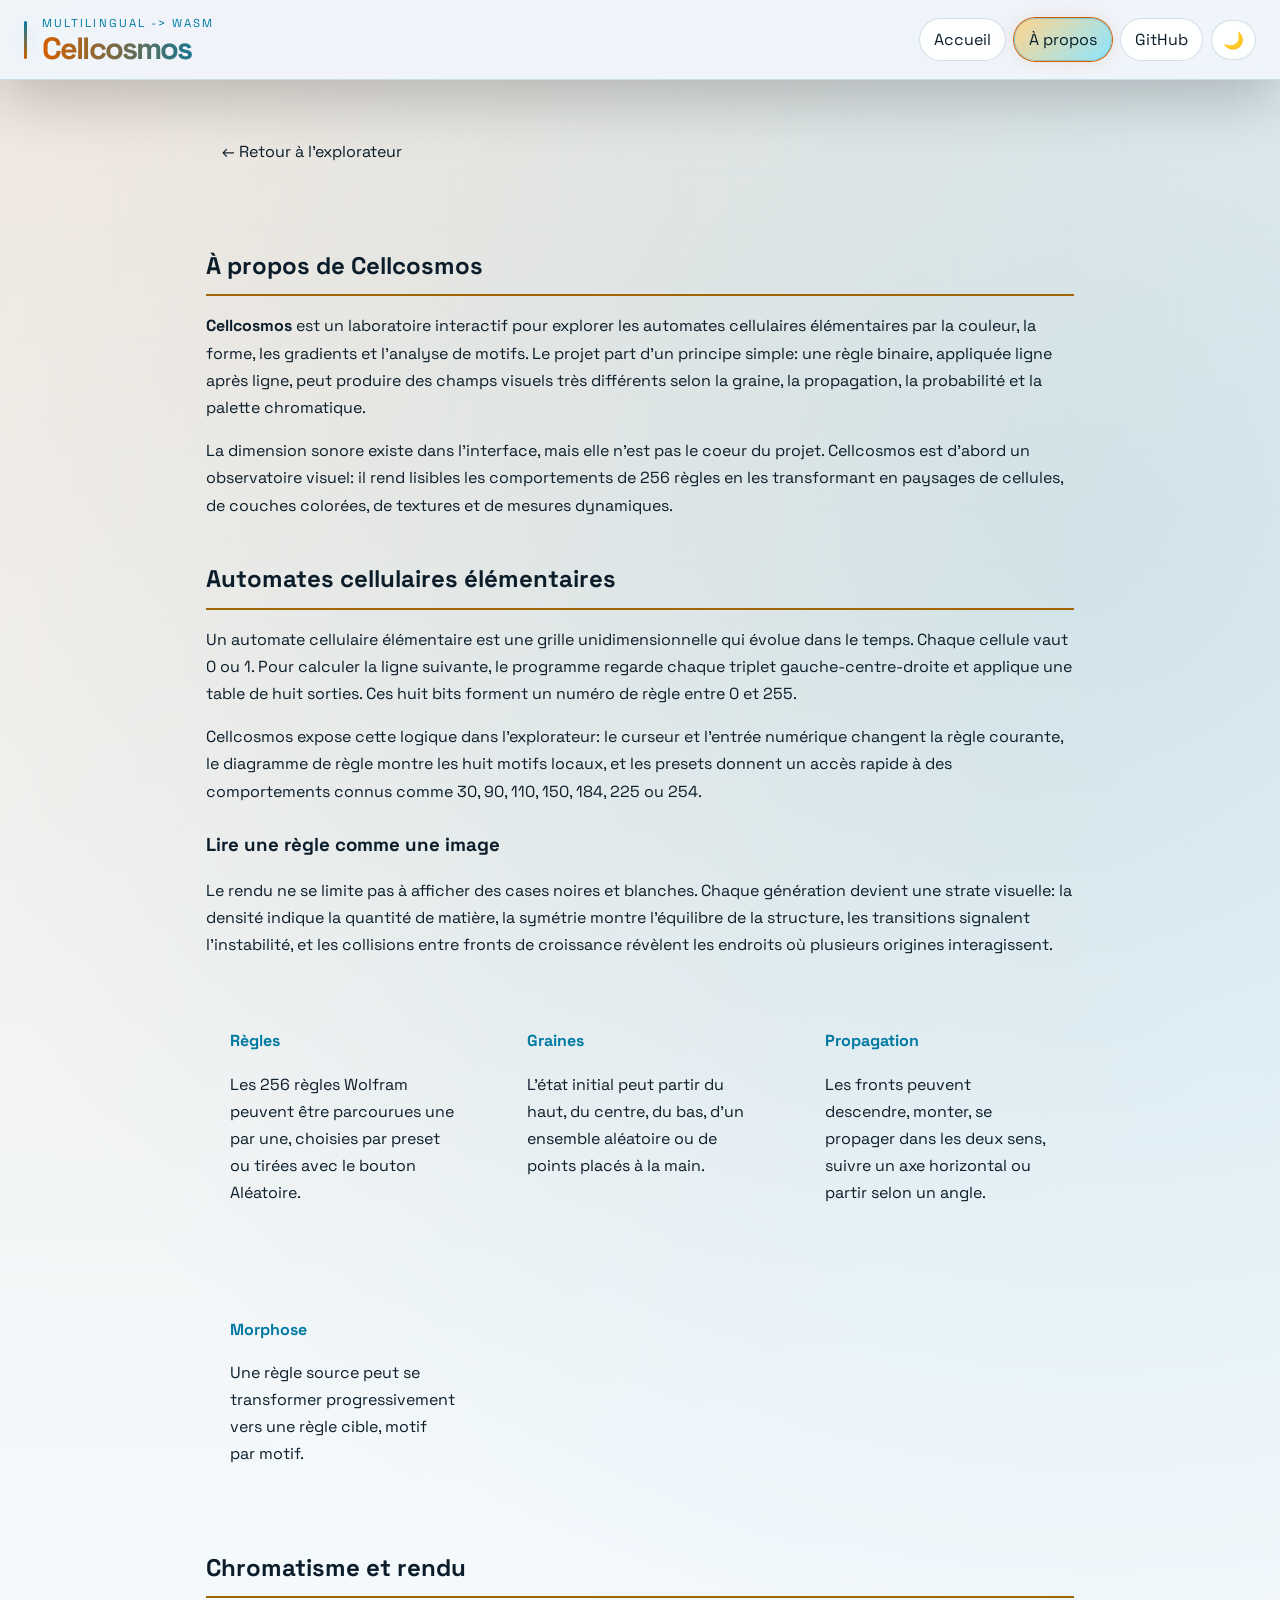
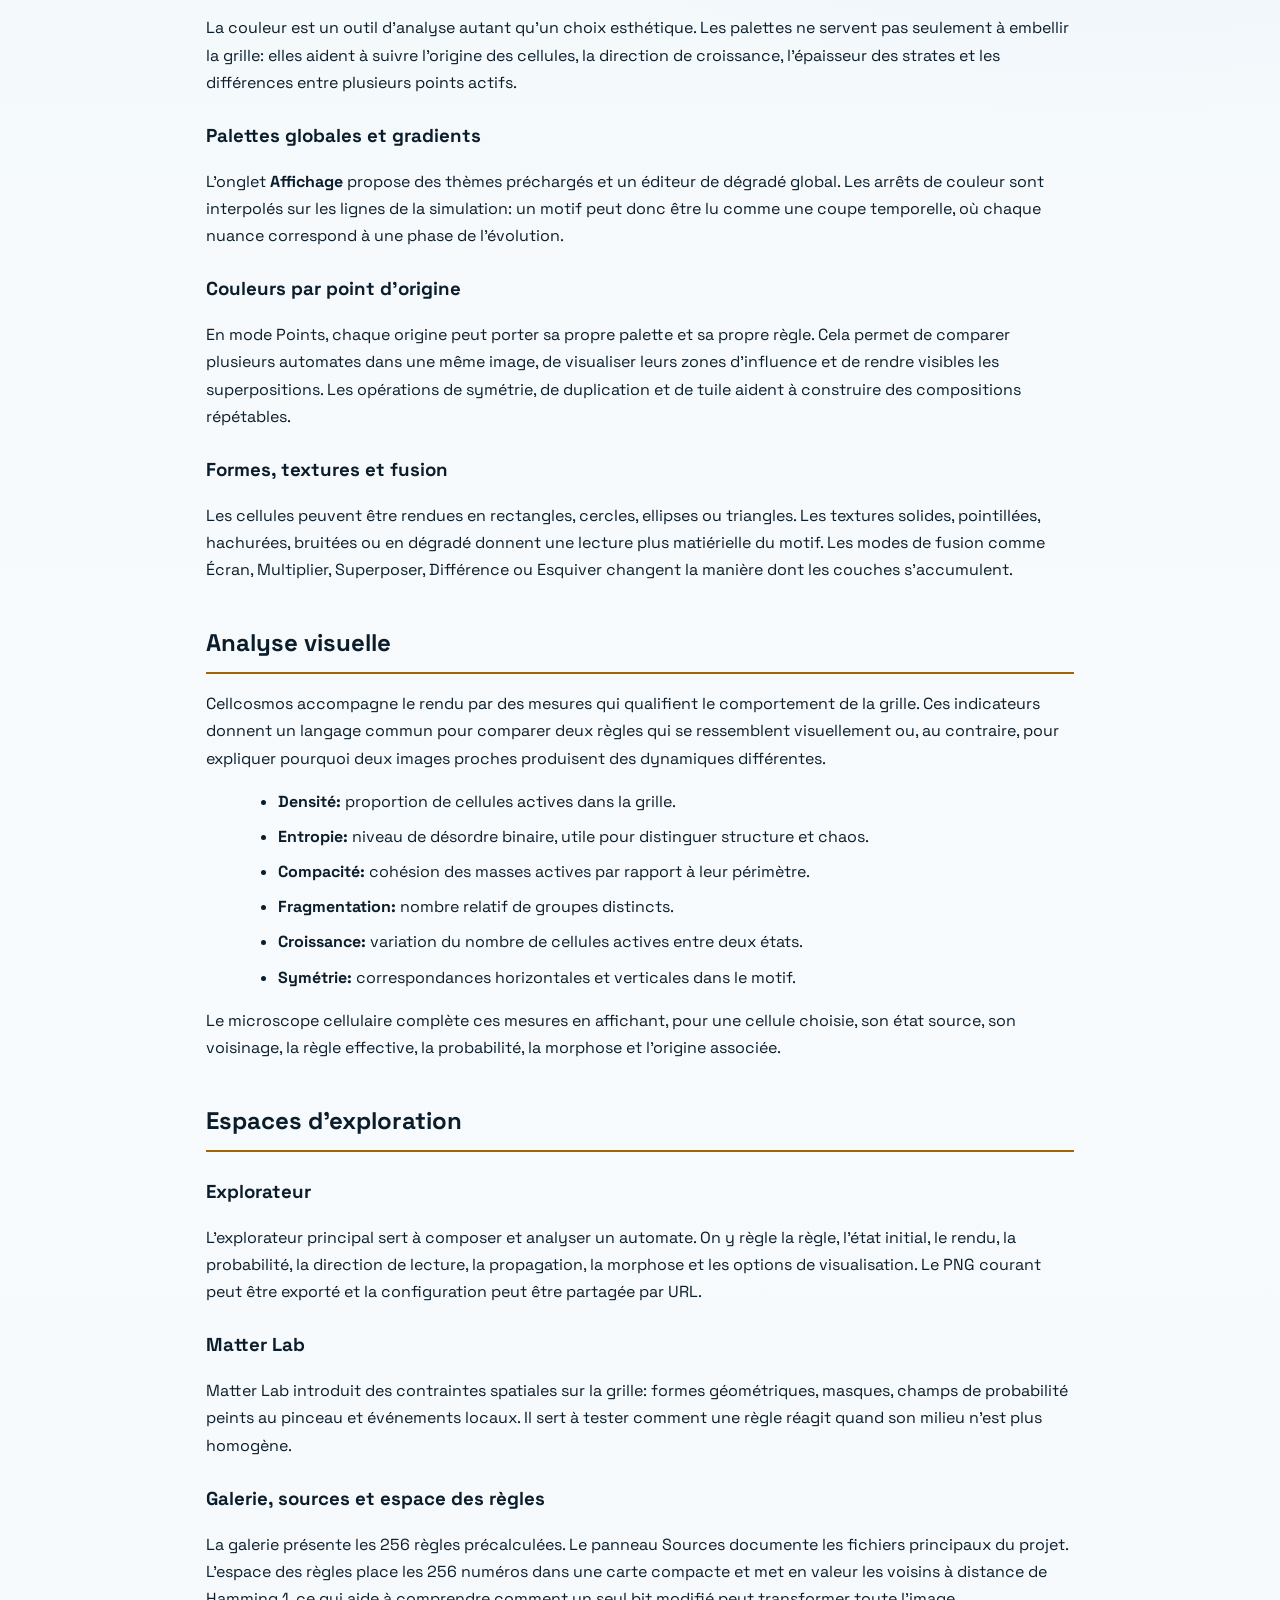
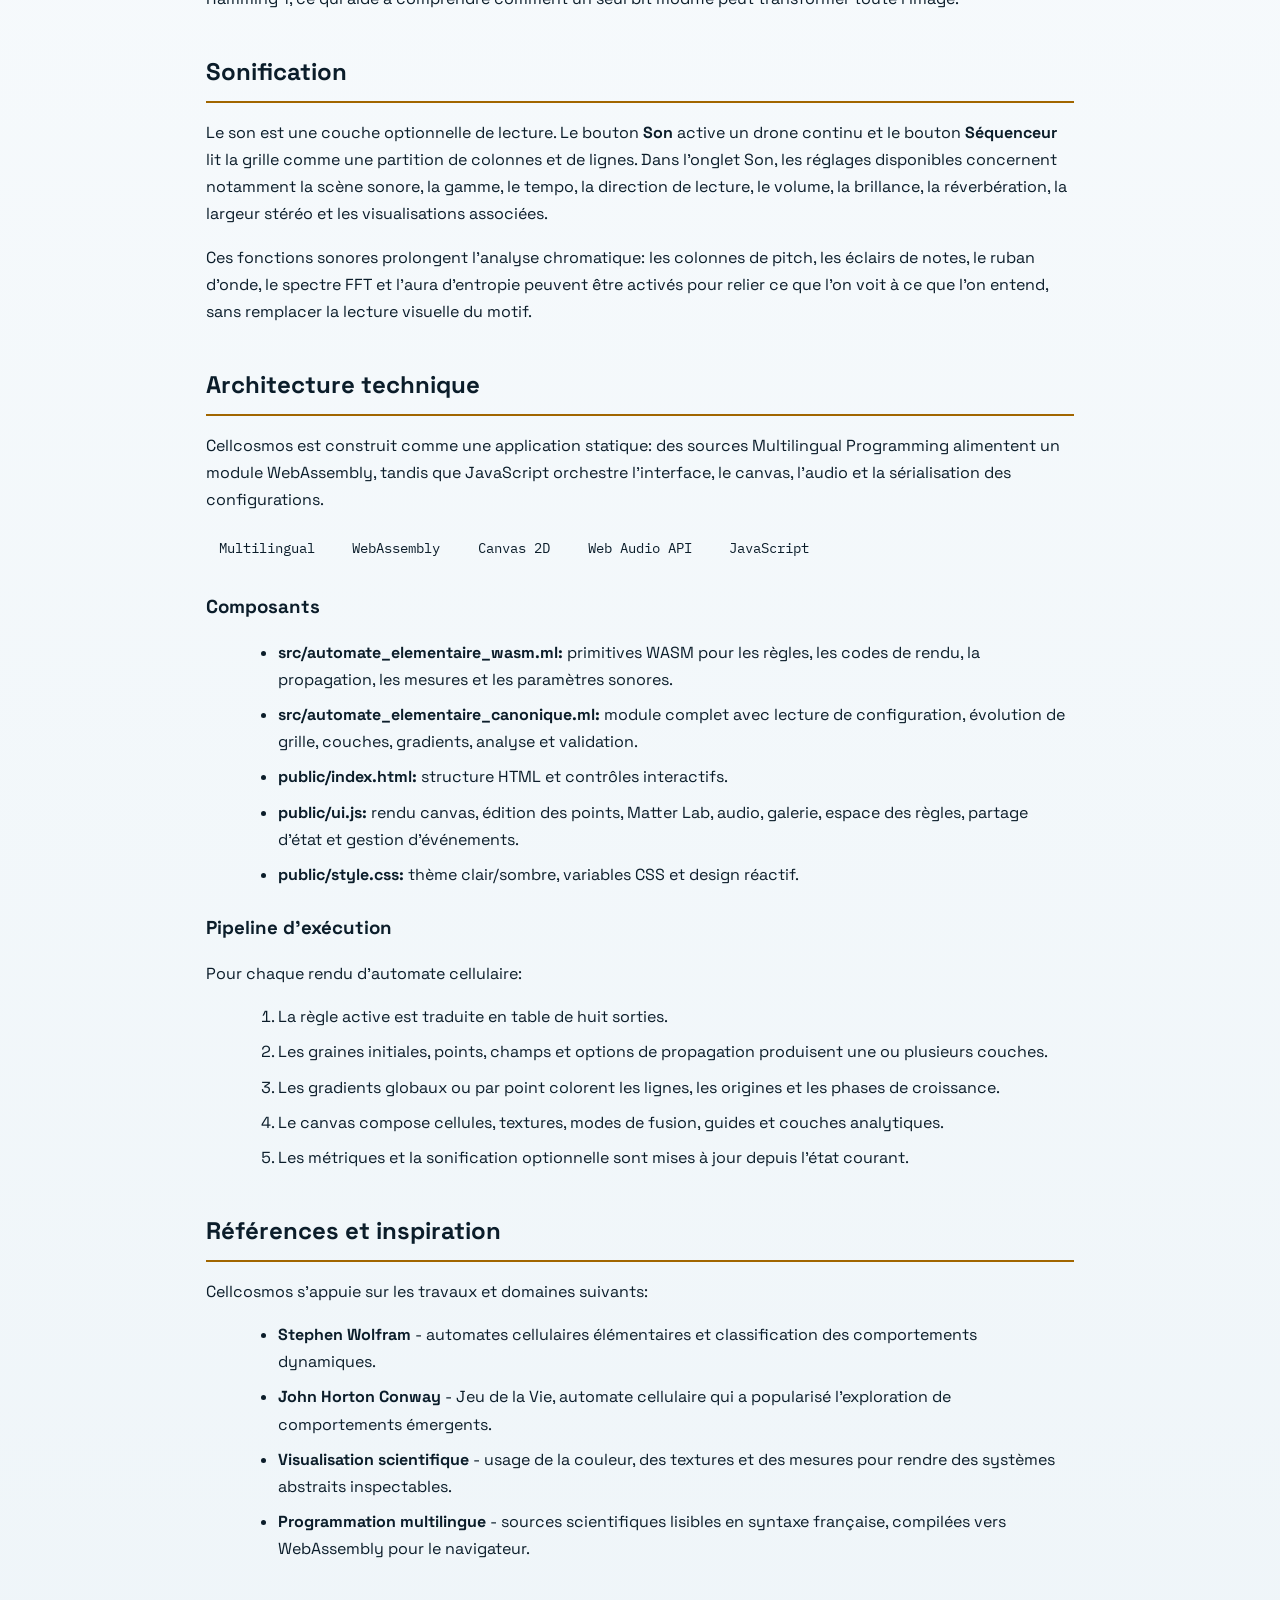
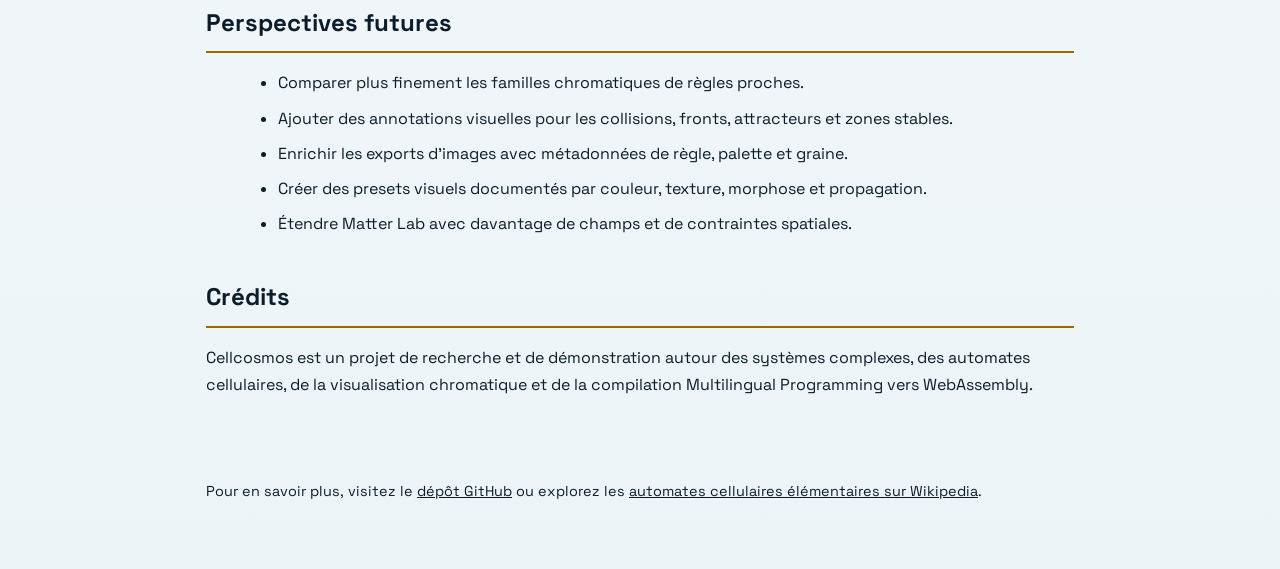
==== public/apropos.html @ 4805fcc9 "Add about page" ====
<!DOCTYPE html>
<html lang="fr">

  <head>
    <meta charset="UTF-8" />
    <meta name="viewport" content="width=device-width, initial-scale=1.0" />
    <title>&Agrave; propos - Cellcosmos</title>
    <meta name="description"
      content="Cellcosmos est un laboratoire d'automates cellulaires centre sur les regles, les couleurs, les gradients et l'analyse visuelle." />
    <link rel="preconnect" href="https://fonts.googleapis.com" />
    <link rel="preconnect" href="https://fonts.gstatic.com" crossorigin />
    <link
      href="https://fonts.googleapis.com/css2?family=Space+Grotesk:wght@400;500;700&family=IBM+Plex+Mono:wght@400;500&display=swap"
      rel="stylesheet" />
    <link rel="stylesheet" href="style.css" />
    <style>
      .about-container {
        max-width: 900px;
        margin: 0 auto;
        padding: 2rem 1rem;
        line-height: 1.7;
      }

      .about-container h2 {
        margin-top: 2.5rem;
        margin-bottom: 1rem;
        padding-bottom: 0.5rem;
        border-bottom: 2px solid var(--accent-3);
        color: var(--text-primary);
      }

      .about-container h3 {
        margin-top: 1.5rem;
        margin-bottom: 0.75rem;
        color: var(--text-primary);
      }

      .about-container p {
        margin-bottom: 1rem;
        color: var(--text-secondary);
      }

      .about-container ul,
      .about-container ol {
        margin-left: 2rem;
        margin-bottom: 1rem;
      }

      .about-container li {
        margin-bottom: 0.5rem;
        color: var(--text-secondary);
      }

      .feature-grid {
        display: grid;
        grid-template-columns: repeat(auto-fit, minmax(250px, 1fr));
        gap: 1.5rem;
        margin: 1.5rem 0;
      }

      .feature-card {
        background: var(--bg-secondary);
        border: 1px solid var(--border-color);
        padding: 1.5rem;
        border-radius: 8px;
        color: var(--text-secondary);
      }

      .feature-card h4 {
        color: var(--accent-2);
        margin-bottom: 0.75rem;
      }

      .back-button {
        display: inline-block;
        margin-bottom: 2rem;
        padding: 0.5rem 1rem;
        background: var(--bg-secondary);
        border: 1px solid var(--border-color);
        border-radius: 4px;
        color: var(--text-primary);
        text-decoration: none;
        transition: all 0.2s ease;
      }

      .back-button:hover {
        background: var(--accent-4);
        border-color: var(--accent-3);
      }

      .tech-stack {
        display: flex;
        flex-wrap: wrap;
        gap: 0.75rem;
        margin: 1rem 0;
      }

      .tech-badge {
        background: var(--accent-4);
        color: var(--text-primary);
        padding: 0.4rem 0.8rem;
        border-radius: 20px;
        font-size: 0.9rem;
        font-family: 'IBM Plex Mono', monospace;
      }
    </style>
  </head>

  <body>
    <canvas id="bg-canvas"></canvas>
    <header class="topbar">
      <div class="brand-lockup">
        <p class="eyebrow">multilingual -&gt; wasm</p>
        <h1>Cellcosmos</h1>
      </div>
      <nav class="tab-nav">
        <a href="index.html" class="tab tab-link">Accueil</a>
        <button type="button" class="tab active" id="tab-about">&Agrave; propos</button>
        <a class="tab tab-link" href="https://github.com/multilingualprogramming/cellcosmos" target="_blank"
          rel="noopener noreferrer">GitHub</a>
        <button type="button" id="btn-theme" class="ghost-btn" aria-label="Changer de th&egrave;me">&#9728;</button>
      </nav>
    </header>

    <main>
      <article class="about-container">
        <a href="index.html" class="back-button">&larr; Retour &agrave; l'explorateur</a>

        <h2>&Agrave; propos de Cellcosmos</h2>

        <p>
          <strong>Cellcosmos</strong> est un laboratoire interactif pour explorer les automates cellulaires
          &eacute;l&eacute;mentaires par la couleur, la forme, les gradients et l'analyse de motifs. Le projet part
          d'un principe simple: une r&egrave;gle binaire, appliqu&eacute;e ligne apr&egrave;s ligne, peut produire
          des champs visuels tr&egrave;s diff&eacute;rents selon la graine, la propagation, la probabilit&eacute; et
          la palette chromatique.
        </p>

        <p>
          La dimension sonore existe dans l'interface, mais elle n'est pas le coeur du projet. Cellcosmos est d'abord
          un observatoire visuel: il rend lisibles les comportements de 256 r&egrave;gles en les transformant en
          paysages de cellules, de couches color&eacute;es, de textures et de mesures dynamiques.
        </p>

        <h2>Automates cellulaires &eacute;l&eacute;mentaires</h2>

        <p>
          Un automate cellulaire &eacute;l&eacute;mentaire est une grille unidimensionnelle qui &eacute;volue dans le
          temps. Chaque cellule vaut 0 ou 1. Pour calculer la ligne suivante, le programme regarde chaque triplet
          gauche-centre-droite et applique une table de huit sorties. Ces huit bits forment un num&eacute;ro de
          r&egrave;gle entre 0 et 255.
        </p>

        <p>
          Cellcosmos expose cette logique dans l'explorateur: le curseur et l'entr&eacute;e num&eacute;rique changent
          la r&egrave;gle courante, le diagramme de r&egrave;gle montre les huit motifs locaux, et les presets donnent
          un acc&egrave;s rapide &agrave; des comportements connus comme 30, 90, 110, 150, 184, 225 ou 254.
        </p>

        <h3>Lire une r&egrave;gle comme une image</h3>
        <p>
          Le rendu ne se limite pas &agrave; afficher des cases noires et blanches. Chaque g&eacute;n&eacute;ration
          devient une strate visuelle: la densit&eacute; indique la quantit&eacute; de mati&egrave;re, la
          sym&eacute;trie
          montre l'&eacute;quilibre de la structure, les transitions signalent l'instabilit&eacute;, et les collisions
          entre fronts de croissance r&eacute;v&egrave;lent les endroits o&ugrave; plusieurs origines interagissent.
        </p>

        <div class="feature-grid">
          <div class="feature-card">
            <h4>R&egrave;gles</h4>
            <p>Les 256 r&egrave;gles Wolfram peuvent &ecirc;tre parcourues une par une, choisies par preset ou
              tir&eacute;es avec le bouton Al&eacute;atoire.</p>
          </div>
          <div class="feature-card">
            <h4>Graines</h4>
            <p>L'&eacute;tat initial peut partir du haut, du centre, du bas, d'un ensemble al&eacute;atoire ou de points
              plac&eacute;s &agrave; la main.</p>
          </div>
          <div class="feature-card">
            <h4>Propagation</h4>
            <p>Les fronts peuvent descendre, monter, se propager dans les deux sens, suivre un axe horizontal ou partir
              selon un angle.</p>
          </div>
          <div class="feature-card">
            <h4>Morphose</h4>
            <p>Une r&egrave;gle source peut se transformer progressivement vers une r&egrave;gle cible, motif par motif.
            </p>
          </div>
        </div>

        <h2>Chromatisme et rendu</h2>

        <p>
          La couleur est un outil d'analyse autant qu'un choix esth&eacute;tique. Les palettes ne servent pas seulement
          &agrave; embellir la grille: elles aident &agrave; suivre l'origine des cellules, la direction de croissance,
          l'&eacute;paisseur des strates et les diff&eacute;rences entre plusieurs points actifs.
        </p>

        <h3>Palettes globales et gradients</h3>
        <p>
          L'onglet <strong>Affichage</strong> propose des th&egrave;mes pr&eacute;charg&eacute;s et un &eacute;diteur
          de d&eacute;grad&eacute; global. Les arr&ecirc;ts de couleur sont interpol&eacute;s sur les lignes de la
          simulation: un motif peut donc &ecirc;tre lu comme une coupe temporelle, o&ugrave; chaque nuance correspond
          &agrave; une phase de l'&eacute;volution.
        </p>

        <h3>Couleurs par point d'origine</h3>
        <p>
          En mode Points, chaque origine peut porter sa propre palette et sa propre r&egrave;gle. Cela permet de
          comparer plusieurs automates dans une m&ecirc;me image, de visualiser leurs zones d'influence et de rendre
          visibles les superpositions. Les op&eacute;rations de sym&eacute;trie, de duplication et de tuile aident
          &agrave; construire des compositions r&eacute;p&eacute;tables.
        </p>

        <h3>Formes, textures et fusion</h3>
        <p>
          Les cellules peuvent &ecirc;tre rendues en rectangles, cercles, ellipses ou triangles. Les textures solides,
          pointill&eacute;es, hachur&eacute;es, bruit&eacute;es ou en d&eacute;grad&eacute; donnent une lecture plus
          mati&eacute;rielle du motif. Les modes de fusion comme &Eacute;cran, Multiplier, Superposer, Diff&eacute;rence
          ou Esquiver changent la mani&egrave;re dont les couches s'accumulent.
        </p>

        <h2>Analyse visuelle</h2>

        <p>
          Cellcosmos accompagne le rendu par des mesures qui qualifient le comportement de la grille. Ces indicateurs
          donnent un langage commun pour comparer deux r&egrave;gles qui se ressemblent visuellement ou, au contraire,
          pour expliquer pourquoi deux images proches produisent des dynamiques diff&eacute;rentes.
        </p>

        <ul>
          <li><strong>Densit&eacute;:</strong> proportion de cellules actives dans la grille.</li>
          <li><strong>Entropie:</strong> niveau de d&eacute;sordre binaire, utile pour distinguer structure et chaos.
          </li>
          <li><strong>Compacit&eacute;:</strong> coh&eacute;sion des masses actives par rapport &agrave; leur
            p&eacute;rim&egrave;tre.</li>
          <li><strong>Fragmentation:</strong> nombre relatif de groupes distincts.</li>
          <li><strong>Croissance:</strong> variation du nombre de cellules actives entre deux &eacute;tats.</li>
          <li><strong>Sym&eacute;trie:</strong> correspondances horizontales et verticales dans le motif.</li>
        </ul>

        <p>
          Le microscope cellulaire compl&egrave;te ces mesures en affichant, pour une cellule choisie, son &eacute;tat
          source, son voisinage, la r&egrave;gle effective, la probabilit&eacute;, la morphose et l'origine
          associ&eacute;e.
        </p>

        <h2>Espaces d'exploration</h2>

        <h3>Explorateur</h3>
        <p>
          L'explorateur principal sert &agrave; composer et analyser un automate. On y r&egrave;gle la r&egrave;gle,
          l'&eacute;tat initial, le rendu, la probabilit&eacute;, la direction de lecture, la propagation, la morphose
          et les options de visualisation. Le PNG courant peut &ecirc;tre export&eacute; et la configuration peut
          &ecirc;tre partag&eacute;e par URL.
        </p>

        <h3>Matter Lab</h3>
        <p>
          Matter Lab introduit des contraintes spatiales sur la grille: formes g&eacute;om&eacute;triques, masques,
          champs de probabilit&eacute; peints au pinceau et &eacute;v&eacute;nements locaux. Il sert &agrave; tester
          comment une r&egrave;gle r&eacute;agit quand son milieu n'est plus homog&egrave;ne.
        </p>

        <h3>Galerie, sources et espace des r&egrave;gles</h3>
        <p>
          La galerie pr&eacute;sente les 256 r&egrave;gles pr&eacute;calcul&eacute;es. Le panneau Sources documente
          les fichiers principaux du projet. L'espace des r&egrave;gles place les 256 num&eacute;ros dans une carte
          compacte et met en valeur les voisins &agrave; distance de Hamming 1, ce qui aide &agrave; comprendre comment
          un seul bit modifi&eacute; peut transformer toute l'image.
        </p>

        <h2>Sonification</h2>

        <p>
          Le son est une couche optionnelle de lecture. Le bouton <strong>Son</strong> active un drone continu et le
          bouton <strong>S&eacute;quenceur</strong> lit la grille comme une partition de colonnes et de lignes. Dans
          l'onglet Son, les r&eacute;glages disponibles concernent notamment la sc&egrave;ne sonore, la gamme, le
          tempo, la direction de lecture, le volume, la brillance, la r&eacute;verb&eacute;ration, la largeur
          st&eacute;r&eacute;o
          et les visualisations associ&eacute;es.
        </p>

        <p>
          Ces fonctions sonores prolongent l'analyse chromatique: les colonnes de pitch, les &eacute;clairs de notes,
          le ruban d'onde, le spectre FFT et l'aura d'entropie peuvent &ecirc;tre activ&eacute;s pour relier ce que
          l'on voit &agrave; ce que l'on entend, sans remplacer la lecture visuelle du motif.
        </p>

        <h2>Architecture technique</h2>

        <p>
          Cellcosmos est construit comme une application statique: des sources Multilingual Programming alimentent
          un module WebAssembly, tandis que JavaScript orchestre l'interface, le canvas, l'audio et la
          s&eacute;rialisation
          des configurations.
        </p>

        <div class="tech-stack">
          <span class="tech-badge">Multilingual</span>
          <span class="tech-badge">WebAssembly</span>
          <span class="tech-badge">Canvas 2D</span>
          <span class="tech-badge">Web Audio API</span>
          <span class="tech-badge">JavaScript</span>
        </div>

        <h3>Composants</h3>

        <ul>
          <li>
            <strong>src/automate_elementaire_wasm.ml:</strong> primitives WASM pour les r&egrave;gles, les codes de
            rendu, la propagation, les mesures et les param&egrave;tres sonores.
          </li>
          <li>
            <strong>src/automate_elementaire_canonique.ml:</strong> module complet avec lecture de configuration,
            &eacute;volution de grille, couches, gradients, analyse et validation.
          </li>
          <li>
            <strong>public/index.html:</strong> structure HTML et contr&ocirc;les interactifs.
          </li>
          <li>
            <strong>public/ui.js:</strong> rendu canvas, &eacute;dition des points, Matter Lab, audio, galerie,
            espace des r&egrave;gles, partage d'&eacute;tat et gestion d'&eacute;v&eacute;nements.
          </li>
          <li>
            <strong>public/style.css:</strong> th&egrave;me clair/sombre, variables CSS et design r&eacute;actif.
          </li>
        </ul>

        <h3>Pipeline d'ex&eacute;cution</h3>

        <p>
          Pour chaque rendu d'automate cellulaire:
        </p>

        <ol>
          <li>La r&egrave;gle active est traduite en table de huit sorties.</li>
          <li>Les graines initiales, points, champs et options de propagation produisent une ou plusieurs couches.</li>
          <li>Les gradients globaux ou par point colorent les lignes, les origines et les phases de croissance.</li>
          <li>Le canvas compose cellules, textures, modes de fusion, guides et couches analytiques.</li>
          <li>Les m&eacute;triques et la sonification optionnelle sont mises &agrave; jour depuis l'&eacute;tat courant.
          </li>
        </ol>

        <h2>R&eacute;f&eacute;rences et inspiration</h2>

        <p>
          Cellcosmos s'appuie sur les travaux et domaines suivants:
        </p>

        <ul>
          <li>
            <strong>Stephen Wolfram</strong> - automates cellulaires &eacute;l&eacute;mentaires et classification des
            comportements dynamiques.
          </li>
          <li>
            <strong>John Horton Conway</strong> - Jeu de la Vie, automate cellulaire qui a popularis&eacute;
            l'exploration de comportements &eacute;mergents.
          </li>
          <li>
            <strong>Visualisation scientifique</strong> - usage de la couleur, des textures et des mesures pour
            rendre des syst&egrave;mes abstraits inspectables.
          </li>
          <li>
            <strong>Programmation multilingue</strong> - sources scientifiques lisibles en syntaxe fran&ccedil;aise,
            compil&eacute;es vers WebAssembly pour le navigateur.
          </li>
        </ul>

        <h2>Perspectives futures</h2>

        <ul>
          <li>Comparer plus finement les familles chromatiques de r&egrave;gles proches.</li>
          <li>Ajouter des annotations visuelles pour les collisions, fronts, attracteurs et zones stables.</li>
          <li>Enrichir les exports d'images avec m&eacute;tadonn&eacute;es de r&egrave;gle, palette et graine.</li>
          <li>Cr&eacute;er des presets visuels document&eacute;s par couleur, texture, morphose et propagation.</li>
          <li>&Eacute;tendre Matter Lab avec davantage de champs et de contraintes spatiales.</li>
        </ul>

        <h2>Cr&eacute;dits</h2>

        <p>
          Cellcosmos est un projet de recherche et de d&eacute;monstration autour des syst&egrave;mes complexes,
          des automates cellulaires, de la visualisation chromatique et de la compilation Multilingual Programming
          vers WebAssembly.
        </p>

        <p
          style="margin-top: 3rem; padding-top: 2rem; border-top: 1px solid var(--border-color); color: var(--text-tertiary); font-size: 0.9rem;">
          Pour en savoir plus, visitez le <a href="https://github.com/multilingualprogramming/cellcosmos"
            target="_blank" rel="noopener noreferrer">d&eacute;p&ocirc;t GitHub</a>
          ou explorez les <a href="https://en.wikipedia.org/wiki/Elementary_cellular_automaton" target="_blank"
            rel="noopener noreferrer">automates cellulaires &eacute;l&eacute;mentaires sur Wikipedia</a>.
        </p>
      </article>
    </main>

    <script src="ui.js"></script>
    <script>
      initTheme();
      initBackground();
    </script>
  </body>

</html>
---- public/style.css ----
:root {
  --bg: #03070d;
  --surface: rgba(8, 20, 33, 0.74);
  --surface-strong: rgba(10, 24, 39, 0.92);
  --panel: rgba(14, 34, 52, 0.72);
  --border: rgba(139, 210, 255, 0.18);
  --text: #f4fbff;
  --muted: #96b7cb;
  --accent: #ff9d4d;
  --accent-2: #66e3ff;
  --accent-3: #ffd166;
  --glow: rgba(102, 227, 255, 0.32);
  --warm-glow: rgba(255, 157, 77, 0.25);
  --shadow: 0 24px 80px rgba(0, 0, 0, 0.42);
  --control-bg: rgba(12, 29, 45, 0.84);
  --control-border: var(--border);
  --control-shadow: inset 0 1px 0 rgba(255, 255, 255, 0.05);
  --hero-overlay: linear-gradient(120deg, transparent 0 35%, rgba(102, 227, 255, 0.12) 36%, transparent 48%), radial-gradient(circle at 12% 20%, var(--warm-glow), transparent 24%), radial-gradient(circle at 84% 18%, var(--glow), transparent 28%);
  --hero-card-bg: rgba(4, 12, 21, 0.42);
  --hero-card-shadow: inset 0 1px 0 rgba(255, 255, 255, 0.05);
  --panel-card-bg: rgba(13, 30, 45, 0.88);
  --panel-card-shadow: inset 0 1px 0 rgba(255, 255, 255, 0.05);
  --panel-card-hover-border: rgba(102, 227, 255, 0.36);
  --panel-card-hover-shadow: 0 20px 46px rgba(0, 0, 0, 0.24), 0 0 28px rgba(102, 227, 255, 0.10);
  --panel-card-focus: rgba(255, 209, 102, 0.9);
  --gallery-label-bg: linear-gradient(180deg, rgba(10, 24, 39, 0.75), rgba(5, 13, 22, 0.9));
  --gallery-thumb-bg: #061018;
  --text-input-bg: rgba(19, 39, 57, 0.88);
  --point-card-bg: rgba(13, 30, 45, 0.72);
  --point-card-active-border: rgba(255, 209, 102, 0.65);
  --point-card-active-shadow: 0 0 0 1px rgba(255, 209, 102, 0.28);
  --filename-pill-bg: rgba(255, 157, 77, 0.16);
  --filename-pill-border: rgba(255, 209, 102, 0.28);
  --source-link-underline: rgba(255, 209, 102, 0.7);
  --source-link-hover-bg: rgba(20, 42, 62, 0.95);
  --source-link-hover-border: rgba(102, 227, 255, 0.34);
  --control-hover-bg: rgba(24, 44, 64, 0.92);
  --control-hover-border: rgba(102, 227, 255, 0.35);
  --control-hover-shadow: 0 12px 28px rgba(102, 227, 255, 0.08);
  --control-active-text: #061018;
  --control-active-bg: linear-gradient(135deg, rgba(255, 157, 77, 0.96), rgba(102, 227, 255, 0.78));
  --control-active-border: rgba(255, 255, 255, 0.42);
  --control-active-shadow: 0 14px 34px rgba(102, 227, 255, 0.16), 0 8px 30px rgba(255, 157, 77, 0.12);
  --focus-ring: rgba(255, 157, 77, 0.2);
  --toolbar-bg: linear-gradient(180deg, rgba(5, 13, 22, 0.22), rgba(5, 13, 22, 0.52));
  --rule-bar-bg: linear-gradient(90deg, rgba(102, 227, 255, 0.08), transparent 46%), rgba(5, 13, 22, 0.18);
  --rule-class-bg: rgba(102, 227, 255, 0.07);
  --rule-class-border: rgba(102, 227, 255, 0.18);
  --rule-diagram-bg: linear-gradient(90deg, transparent, rgba(102, 227, 255, 0.05), transparent), rgba(1, 6, 10, 0.18);
  --canvas-card-bg: radial-gradient(circle at 50% 0%, rgba(102, 227, 255, 0.10), transparent 35%), linear-gradient(180deg, rgba(2, 7, 13, 0.2), rgba(2, 7, 13, 0.56));
  --canvas-frame-border: rgba(102, 227, 255, 0.18);
  --canvas-frame-bg: #02060b;
  --canvas-frame-shadow: 0 0 0 1px rgba(255, 255, 255, 0.035), 0 0 28px rgba(102, 227, 255, 0.08), inset 0 1px 0 rgba(255, 255, 255, 0.06);
  --canvas-surface-bg: #04080c;
  --hud-chip-text: rgba(244, 251, 255, 0.76);
  --hud-chip-bg: rgba(2, 7, 13, 0.58);
  --hud-chip-border: rgba(102, 227, 255, 0.22);
  --seq-status-bg: rgba(2, 7, 13, 0.34);
  --canvas-shell-bg: linear-gradient(180deg, rgba(13, 30, 45, 0.95) 0%, rgba(13, 30, 45, 0.85) 100%);
  --canvas-shell-border: rgba(129, 170, 199, 0.12);
  --tab-ghost-bg: rgba(19, 39, 57, 0.4);
  --tab-ghost-hover-bg: rgba(25, 45, 65, 0.6);
  --tab-ghost-hover-border: rgba(255, 209, 102, 0.25);
  --tab-ghost-hover-shadow: 0 8px 24px rgba(255, 157, 77, 0.08);
  --tab-glint: rgba(255, 157, 77, 0.2);
  --tab-active-text: #fff9f1;
  --tab-active-bg: linear-gradient(135deg, rgba(158, 77, 25, 0.8) 0%, rgba(255, 157, 77, 0.7) 100%);
  --tab-active-border: rgba(255, 209, 102, 0.6);
  --tab-active-shadow: 0 0 0 1px rgba(255, 209, 102, 0.3), 0 12px 32px rgba(255, 157, 77, 0.15), inset 0 1px 0 rgba(255, 255, 255, 0.1);
  --tab-active-underline: #ffd166;
  --section-bg: linear-gradient(180deg, rgba(255, 255, 255, 0.018), transparent);
}

[data-theme="light"] {
  --bg: #f5f8fb;
  --surface: rgba(255, 255, 255, 0.76);
  --surface-strong: rgba(247, 251, 255, 0.94);
  --panel: rgba(229, 240, 249, 0.86);
  --border: rgba(41, 112, 158, 0.18);
  --text: #0b1d2a;
  --muted: #45687b;
  --accent: #d45f00;
  --accent-2: #007aa3;
  --accent-3: #a16600;
  --glow: rgba(0, 122, 163, 0.18);
  --warm-glow: rgba(212, 95, 0, 0.16);
  --shadow: 0 22px 64px rgba(21, 46, 64, 0.13);
  --control-bg: rgba(255, 255, 255, 0.94);
  --control-border: rgba(61, 115, 148, 0.22);
  --control-shadow: inset 0 1px 0 rgba(255, 255, 255, 0.85);
  --hero-overlay: linear-gradient(120deg, transparent 0 35%, rgba(0, 122, 163, 0.08) 36%, transparent 48%), radial-gradient(circle at 12% 20%, rgba(212, 95, 0, 0.1), transparent 24%), radial-gradient(circle at 84% 18%, rgba(0, 122, 163, 0.12), transparent 28%);
  --hero-card-bg: rgba(255, 255, 255, 0.82);
  --hero-card-shadow: inset 0 1px 0 rgba(255, 255, 255, 0.92), 0 10px 24px rgba(44, 99, 133, 0.08);
  --panel-card-bg: rgba(255, 255, 255, 0.86);
  --panel-card-shadow: inset 0 1px 0 rgba(255, 255, 255, 0.94), 0 10px 24px rgba(44, 99, 133, 0.08);
  --panel-card-hover-border: rgba(0, 122, 163, 0.28);
  --panel-card-hover-shadow: 0 18px 40px rgba(44, 99, 133, 0.12), 0 0 18px rgba(0, 122, 163, 0.08);
  --panel-card-focus: rgba(0, 122, 163, 0.55);
  --gallery-label-bg: linear-gradient(180deg, rgba(255, 255, 255, 0.84), rgba(236, 244, 249, 0.96));
  --gallery-thumb-bg: #edf4f8;
  --text-input-bg: rgba(255, 255, 255, 0.94);
  --point-card-bg: rgba(255, 255, 255, 0.78);
  --point-card-active-border: rgba(0, 122, 163, 0.32);
  --point-card-active-shadow: 0 0 0 1px rgba(0, 122, 163, 0.18);
  --filename-pill-bg: rgba(212, 95, 0, 0.1);
  --filename-pill-border: rgba(212, 95, 0, 0.18);
  --source-link-underline: rgba(0, 122, 163, 0.4);
  --source-link-hover-bg: rgba(244, 249, 252, 0.98);
  --source-link-hover-border: rgba(0, 122, 163, 0.26);
  --control-hover-bg: rgba(245, 250, 254, 0.98);
  --control-hover-border: rgba(0, 122, 163, 0.36);
  --control-hover-shadow: 0 12px 28px rgba(44, 99, 133, 0.12);
  --control-active-text: #07202c;
  --control-active-bg: linear-gradient(135deg, #ffd58f 0%, #8fe5ff 100%);
  --control-active-border: rgba(0, 122, 163, 0.28);
  --control-active-shadow: 0 10px 26px rgba(0, 122, 163, 0.14), 0 6px 18px rgba(212, 95, 0, 0.12);
  --focus-ring: rgba(0, 122, 163, 0.18);
  --toolbar-bg: linear-gradient(180deg, rgba(245, 249, 252, 0.92), rgba(232, 241, 248, 0.96));
  --rule-bar-bg: linear-gradient(90deg, rgba(0, 122, 163, 0.08), transparent 46%), rgba(255, 255, 255, 0.62);
  --rule-class-bg: rgba(0, 122, 163, 0.08);
  --rule-class-border: rgba(0, 122, 163, 0.18);
  --rule-diagram-bg: linear-gradient(90deg, transparent, rgba(0, 122, 163, 0.06), transparent), rgba(255, 255, 255, 0.62);
  --canvas-card-bg: radial-gradient(circle at 50% 0%, rgba(0, 122, 163, 0.09), transparent 35%), linear-gradient(180deg, rgba(255, 255, 255, 0.82), rgba(233, 241, 247, 0.92));
  --canvas-frame-border: rgba(61, 115, 148, 0.18);
  --canvas-frame-bg: #f8fbfd;
  --canvas-frame-shadow: 0 0 0 1px rgba(255, 255, 255, 0.82), 0 16px 34px rgba(44, 99, 133, 0.12), inset 0 1px 0 rgba(255, 255, 255, 0.92);
  --canvas-surface-bg: #edf4f8;
  --hud-chip-text: rgba(11, 29, 42, 0.9);
  --hud-chip-bg: rgba(255, 255, 255, 0.82);
  --hud-chip-border: rgba(61, 115, 148, 0.18);
  --seq-status-bg: rgba(255, 255, 255, 0.72);
  --canvas-shell-bg: linear-gradient(180deg, rgba(248, 251, 254, 0.98) 0%, rgba(237, 244, 249, 0.96) 100%);
  --canvas-shell-border: rgba(61, 115, 148, 0.16);
  --tab-ghost-bg: rgba(255, 255, 255, 0.72);
  --tab-ghost-hover-bg: rgba(248, 251, 254, 0.98);
  --tab-ghost-hover-border: rgba(0, 122, 163, 0.24);
  --tab-ghost-hover-shadow: 0 8px 24px rgba(44, 99, 133, 0.1);
  --tab-glint: rgba(0, 122, 163, 0.14);
  --tab-active-text: #08202c;
  --tab-active-bg: linear-gradient(135deg, #ffe2ad 0%, #9fe4ff 100%);
  --tab-active-border: rgba(0, 122, 163, 0.3);
  --tab-active-shadow: 0 0 0 1px rgba(0, 122, 163, 0.16), 0 10px 26px rgba(0, 122, 163, 0.12), inset 0 1px 0 rgba(255, 255, 255, 0.75);
  --tab-active-underline: #007aa3;
  --section-bg: linear-gradient(180deg, rgba(255, 255, 255, 0.62), rgba(236, 244, 249, 0.34));
}

[data-theme="light"] body {
  background:
    radial-gradient(circle at 10% 0%, rgba(255, 157, 77, 0.16), transparent 28%),
    radial-gradient(circle at 86% 10%, rgba(0, 122, 163, 0.14), transparent 24%),
    linear-gradient(180deg, #eef6fb 0%, #f8fbfd 48%, #edf4f8 100%);
}

[data-theme="light"] .topbar {
  background: rgba(240, 246, 252, 0.92);
}

*,
*::before,
*::after {
  box-sizing: border-box;
}

html,
body {
  margin: 0;
  min-height: 100%;
}

body {
  font-family: "Space Grotesk", sans-serif;
  color: var(--text);
  background:
    radial-gradient(circle at 12% -6%, rgba(255, 157, 77, 0.26), transparent 26%),
    radial-gradient(circle at 82% 6%, rgba(102, 227, 255, 0.24), transparent 24%),
    radial-gradient(circle at 50% 80%, rgba(55, 95, 255, 0.12), transparent 28%),
    linear-gradient(180deg, #03070d 0%, #08131f 48%, #02060b 100%);
  overflow-x: hidden;
}

body::before {
  content: "";
  position: fixed;
  inset: 0;
  z-index: -2;
  pointer-events: none;
  background-image:
    linear-gradient(rgba(139, 210, 255, 0.055) 1px, transparent 1px),
    linear-gradient(90deg, rgba(139, 210, 255, 0.055) 1px, transparent 1px);
  background-size: 56px 56px;
  -webkit-mask-image: linear-gradient(180deg, rgba(0, 0, 0, 0.95), transparent 85%);
  mask-image: linear-gradient(180deg, rgba(0, 0, 0, 0.95), transparent 85%);
}

body::after {
  content: "";
  position: fixed;
  inset: 0;
  z-index: -1;
  pointer-events: none;
  background:
    radial-gradient(circle at 22% 22%, rgba(102, 227, 255, 0.09), transparent 2px),
    radial-gradient(circle at 70% 18%, rgba(255, 209, 102, 0.10), transparent 2px),
    radial-gradient(circle at 84% 72%, rgba(255, 157, 77, 0.08), transparent 2px);
  background-size: 190px 190px, 260px 260px, 310px 310px;
  opacity: 0.7;
}

a {
  color: inherit;
}

.topbar,
.hero,
.viewer-shell,
.sidebar,
.gallery-header,
.source-header,
.source-card {
  -webkit-backdrop-filter: blur(18px);
  backdrop-filter: blur(18px);
}

.topbar {
  position: sticky;
  top: 0;
  z-index: 3;
  display: flex;
  justify-content: space-between;
  gap: 16px;
  align-items: center;
  padding: 16px 24px;
  background: rgba(3, 7, 13, 0.78);
  border-bottom: 1px solid var(--border);
  box-shadow: 0 18px 60px rgba(0, 0, 0, 0.22);
}

.topbar h1 {
  margin: 0;
  font-size: clamp(1.8rem, 2.4vw, 2.7rem);
  line-height: 0.96;
  letter-spacing: -0.06em;
}

.brand-lockup {
  position: relative;
  padding-left: 18px;
}

.brand-lockup::before {
  content: "";
  position: absolute;
  left: 0;
  top: 5px;
  bottom: 4px;
  width: 3px;
  border-radius: 999px;
  background: linear-gradient(180deg, var(--accent-2), var(--accent));
  box-shadow: 0 0 18px var(--glow);
}

.eyebrow {
  margin: 0 0 4px;
  color: var(--accent-2);
  text-transform: uppercase;
  letter-spacing: 0.18em;
  font-size: 0.72rem;
}

.tab-nav {
  display: flex;
  gap: 8px;
  flex-wrap: wrap;
  align-items: center;
}

#btn-theme {
  font-size: 1.05rem;
  padding: 8px 11px;
  min-width: auto;
}

.tab,
button,
select,
input[type="number"] {
  font: inherit;
  color: var(--text);
  background: var(--control-bg);
  border: 1px solid var(--control-border);
  border-radius: 999px;
  box-shadow: var(--control-shadow);
}

.tab,
button,
select {
  cursor: pointer;
  padding: 10px 14px;
}

.tab-link {
  text-decoration: none;
}

.tab.active,
.accent-btn {
  background: var(--control-active-bg);
  border-color: var(--control-active-border);
  color: var(--control-active-text);
  box-shadow: var(--control-active-shadow);
}

main {
  display: grid;
  gap: 18px;
  padding: 18px;
}

.hero {
  position: relative;
  display: grid;
  grid-template-columns: minmax(0, 1.2fr) minmax(280px, 0.8fr);
  gap: 18px;
  overflow: hidden;
  padding: clamp(18px, 3vw, 30px);
  background: var(--surface);
  border: 1px solid var(--border);
  border-radius: 26px;
  box-shadow: var(--shadow);
}

.hero::before {
  content: "";
  position: absolute;
  inset: -1px;
  pointer-events: none;
  background: var(--hero-overlay);
}

.hero>* {
  position: relative;
}

.hero p {
  margin: 0;
}

.hero h2 {
  max-width: 760px;
  margin: 0 0 12px;
  font-size: clamp(1.8rem, 3.8vw, 3.6rem);
  line-height: 1;
  letter-spacing: -0.07em;
}

.hero-copy>p:last-child {
  max-width: 720px;
  color: var(--muted);
  font-size: clamp(1rem, 1.4vw, 1.18rem);
}

.hero-note {
  margin-top: 8px !important;
  color: var(--muted);
}

.hero-status {
  display: grid;
  align-content: end;
  gap: 10px;
}

.status-chip,
.metric-card {
  border: 1px solid var(--border);
  background: var(--hero-card-bg);
  box-shadow: var(--hero-card-shadow);
}

.status-chip {
  display: flex;
  align-items: center;
  gap: 10px;
  min-height: 52px;
  padding: 12px 14px;
  border-radius: 18px;
  color: var(--muted);
}

.status-dot {
  width: 10px;
  height: 10px;
  border-radius: 999px;
  background: var(--accent-2);
  box-shadow: 0 0 16px var(--accent-2);
}

.metric-card {
  padding: 14px 16px;
  border-radius: 20px;
}

.metric-label {
  display: block;
  margin-bottom: 5px;
  color: var(--muted);
  font-family: "IBM Plex Mono", monospace;
  font-size: 0.72rem;
  letter-spacing: 0.12em;
  text-transform: uppercase;
}

.metric-card strong {
  font-size: 1rem;
}

.panel-grid {
  display: grid;
  grid-template-columns: minmax(0, 1fr) minmax(300px, 360px);
  gap: 18px;
  align-items: start;
}

.viewer-shell,
.sidebar,
.gallery-panel,
.source-panel {
  border: 1px solid var(--border);
  border-radius: 28px;
  box-shadow: var(--shadow);
}

.viewer-shell {
  background: var(--surface);
  overflow: hidden;
  outline: 1px solid rgba(255, 255, 255, 0.03);
}

.sidebar,
.gallery-panel,
.source-panel {
  background: var(--surface-strong);
}

.rule-bar,
.actions,
.gallery-header,
.source-header {
  padding: 16px 18px;
  border-bottom: 1px solid var(--border);
}

.actions {
  border-top: 1px solid var(--border);
  border-bottom: 0;
  display: flex;
  gap: 10px;
  flex-wrap: wrap;
  background: var(--toolbar-bg);
}

.rule-bar {
  display: flex;
  align-items: center;
  gap: 10px;
  flex-wrap: wrap;
  background: var(--rule-bar-bg);
}

.rule-label,
.ctrl-title,
.muted,
.rule-class {
  color: var(--muted);
}

.rule-number {
  min-width: 44px;
  font-family: "IBM Plex Mono", monospace;
  font-size: 2.5rem;
  font-weight: 700;
  color: var(--accent-3);
  line-height: 1;
  text-shadow: 0 0 22px var(--warm-glow);
}

#rule-slider,
#lab-rule-slider {
  flex: 1;
  min-width: 140px;
  accent-color: var(--accent);
}

#rule-number,
#lab-rule-number {
  width: 74px;
  padding: 10px 12px;
}

.rule-class {
  margin-left: auto;
  padding: 7px 10px;
  border: 1px solid var(--rule-class-border);
  border-radius: 999px;
  background: var(--rule-class-bg);
  font-family: "IBM Plex Mono", monospace;
  font-size: 0.78rem;
}

.rule-diagram {
  display: flex;
  flex-wrap: wrap;
  gap: 10px;
  justify-content: center;
  padding: 18px;
  border-bottom: 1px solid var(--border);
  background: var(--rule-diagram-bg);
}

.pattern-block {
  display: flex;
  flex-direction: column;
  align-items: center;
  gap: 6px;
}

.pattern-label {
  font-family: "IBM Plex Mono", monospace;
  font-size: 0.72rem;
  color: var(--muted);
}

.neighborhood {
  display: flex;
  gap: 2px;
}

.diagram-cell {
  width: 16px;
  height: 16px;
  border-radius: 5px;
  background: rgba(255, 255, 255, 0.1);
}

.diagram-cell.alive {
  background: linear-gradient(135deg, var(--accent-3), var(--accent-2));
  box-shadow: 0 0 14px rgba(102, 227, 255, 0.22);
}

.diagram-cell.dead {
  background: rgba(59, 91, 116, 0.42);
  border: 1px solid rgba(255, 255, 255, 0.08);
}

.output-cell {
  cursor: pointer;
}

.canvas-card {
  padding: 20px;
  background: var(--canvas-card-bg);
}

.workspace-card {
  padding: 0;
  animation: none;
}

.canvas-workbench {
  position: relative;
  display: grid;
  grid-template-rows: minmax(0, 1fr) auto;
  min-height: min(68vh, 760px);
  background: var(--canvas-surface-bg);
}

.canvas-frame {
  position: relative;
  overflow: hidden;
  padding: 6px;
  border: 1px solid var(--canvas-frame-border);
  border-radius: 24px;
  background: var(--canvas-frame-bg);
  box-shadow: var(--canvas-frame-shadow);
}

.canvas-viewport {
  display: grid;
  place-items: center;
  min-height: min(62vh, 700px);
  border-width: 0;
  border-radius: 0;
  background: var(--canvas-surface-bg);
}

.canvas-viewport.guides-hidden .guide-layer {
  display: none;
}

.canvas-viewport.is-panning,
.canvas-viewport.pan-tool {
  cursor: grab;
}

.canvas-viewport.is-panning {
  cursor: grabbing;
}

.workspace-layer {
  position: relative;
  width: min(100%, 1200px);
  transform-origin: 50% 50%;
  transition: transform 120ms ease;
  will-change: transform;
}

.canvas-frame::before {
  display: none;
}

.canvas-frame::after {
  display: none;
}

.canvas-hud {
  position: absolute;
  top: 20px;
  left: 20px;
  right: 20px;
  z-index: 2;
  display: flex;
  flex-wrap: wrap;
  gap: 8px;
  pointer-events: none;
}

.canvas-hud span {
  display: inline-flex;
  align-items: baseline;
  gap: 6px;
  padding: 7px 10px;
  border: 1px solid var(--hud-chip-border);
  border-radius: 999px;
  color: var(--hud-chip-text);
  background: var(--hud-chip-bg);
  -webkit-backdrop-filter: blur(10px);
  backdrop-filter: blur(10px);
  font-family: "IBM Plex Mono", monospace;
  font-size: 0.72rem;
  text-transform: uppercase;
  letter-spacing: 0.08em;
}

.canvas-hud strong {
  color: var(--accent-3);
  font-size: 0.86rem;
}

#main-canvas {
  position: relative;
  z-index: 1;
  display: block;
  width: 100%;
  aspect-ratio: 5 / 3;
  border-radius: 20px;
  background: var(--canvas-surface-bg);
  image-rendering: pixelated;
}

.guide-layer {
  position: absolute;
  inset: 0;
  z-index: 2;
  pointer-events: none;
}

.guide-line {
  position: absolute;
  background: rgba(255, 209, 102, 0.72);
  box-shadow: 0 0 10px rgba(255, 209, 102, 0.25);
}

.guide-horizontal {
  left: 0;
  right: 0;
  top: 50%;
  height: 1px;
}

.guide-vertical {
  top: 0;
  bottom: 0;
  left: 50%;
  width: 1px;
}

.guide-center {
  position: absolute;
  left: 50%;
  top: 50%;
  width: 12px;
  height: 12px;
  border: 1px solid rgba(255, 209, 102, 0.9);
  border-radius: 999px;
  background: rgba(2, 7, 13, 0.55);
  transform: translate(-50%, -50%);
  box-shadow: 0 0 0 3px rgba(255, 209, 102, 0.12);
}

.sequencer-playhead {
  position: absolute;
  left: 0;
  right: 0;
  top: 0;
  height: 2px;
  display: none;
  background: linear-gradient(90deg, transparent, var(--accent-3), var(--accent-2), transparent);
  box-shadow: 0 0 16px rgba(255, 209, 102, 0.38);
  transform: translateY(-1px);
}

.sequencer-playhead.active {
  display: block;
}

.workspace-controls {
  display: flex;
  align-items: center;
  justify-content: center;
  gap: 8px;
  min-height: 52px;
  padding: 8px 12px;
  border-top: 1px solid var(--border);
  background: var(--toolbar-bg);
}

.workspace-controls .ghost-btn {
  min-width: 42px;
  padding: 8px 11px;
  border-radius: 10px;
}

.workspace-controls .value-badge {
  min-width: 118px;
  text-align: center;
  font-family: "IBM Plex Mono", monospace;
}

:is(#explorer-panel, #matterlab-panel) .viewer-shell {
  position: relative;
  display: grid;
  grid-template-rows: auto minmax(0, 1fr) auto;
  min-height: calc(100vh - 110px);
  height: calc(100vh - 110px);
  overflow: hidden;
}

:is(#explorer-panel, #matterlab-panel) .viewer-shell>.rule-bar {
  position: relative;
  z-index: 9;
  padding: 8px 10px;
  border-bottom: 1px solid var(--border);
  border-radius: 0;
  background: rgba(5, 13, 22, 0.72);
  -webkit-backdrop-filter: blur(18px);
  backdrop-filter: blur(18px);
  box-shadow: none;
}

:is(#explorer-panel, #matterlab-panel) .viewer-shell>.rule-bar .rule-label {
  display: none;
}

:is(#explorer-panel, #matterlab-panel) .viewer-shell>.rule-bar .rule-number {
  min-width: 50px;
  font-size: 1.35rem;
}

:is(#explorer-panel, #matterlab-panel) .viewer-shell>.rule-bar button,
:is(#explorer-panel, #matterlab-panel) .viewer-shell>.rule-bar select,
:is(#explorer-panel, #matterlab-panel) .viewer-shell>.rule-bar input[type="number"] {
  padding: 8px 10px;
  border-radius: 10px;
}

:is(#explorer-panel, #matterlab-panel) .viewer-shell>.rule-bar :is(#rule-slider, #lab-rule-slider) {
  min-width: 120px;
}

:is(#explorer-panel, #matterlab-panel) .viewer-shell>.rule-bar .rule-class {
  margin-left: 0;
  font-size: 0.72rem;
}

.canvas-drawer {
  position: absolute;
  right: 12px;
  top: 72px;
  z-index: 10;
  width: min(450px, calc(100% - 24px));
  border: 1px solid var(--border);
  border-radius: 14px;
  background: rgba(5, 13, 22, 0.82);
  -webkit-backdrop-filter: blur(18px);
  backdrop-filter: blur(18px);
  box-shadow: 0 18px 42px rgba(0, 0, 0, 0.24);
}

.canvas-drawer summary {
  cursor: pointer;
  padding: 10px 12px;
  color: var(--muted);
  font-family: "IBM Plex Mono", monospace;
  font-size: 0.76rem;
  letter-spacing: 0.08em;
  text-transform: uppercase;
}

.canvas-drawer .rule-diagram {
  max-height: min(42vh, 360px);
  overflow: auto;
  border-top: 1px solid var(--border);
  border-bottom: 0;
  padding: 12px;
}

:is(#explorer-panel, #matterlab-panel) .workspace-card {
  min-height: 0;
  height: 100%;
  overflow: hidden;
}

#explorer-panel .canvas-workbench {
  min-height: 0;
  height: 100%;
}

#explorer-panel .canvas-viewport,
#matterlab-panel .canvas-frame {
  min-height: 0;
  height: 100%;
  padding: 18px;
}

#explorer-panel .workspace-layer {
  width: auto;
  height: 100%;
  max-width: 100%;
  aspect-ratio: 5 / 3;
}

#explorer-panel #main-canvas,
#matterlab-panel #lab-canvas {
  width: 100%;
  height: 100%;
  aspect-ratio: auto;
}

:is(#explorer-panel, #matterlab-panel) .canvas-actions {
  position: relative;
  z-index: 9;
  justify-content: center;
  padding: 8px 10px;
  border-top: 1px solid var(--border);
  border-bottom: 0;
  border-radius: 0;
  background: rgba(5, 13, 22, 0.72);
  -webkit-backdrop-filter: blur(18px);
  backdrop-filter: blur(18px);
  box-shadow: none;
}

:is(#explorer-panel, #matterlab-panel) .canvas-actions button {
  padding: 8px 10px;
  border-radius: 10px;
}

#explorer-panel .seq-status {
  position: absolute;
  left: 16px;
  bottom: 118px;
  z-index: 10;
  max-width: min(560px, calc(100% - 32px));
  border: 1px solid var(--border);
  border-radius: 12px;
  background: rgba(5, 13, 22, 0.78);
  -webkit-backdrop-filter: blur(16px);
  backdrop-filter: blur(16px);
}

#explorer-panel .microscope-panel {
  position: absolute;
  right: 16px;
  bottom: 118px;
  z-index: 10;
  width: min(420px, calc(100% - 32px));
  max-height: min(44vh, 420px);
  overflow: auto;
  border: 1px solid var(--border);
  border-radius: 14px;
  background: rgba(5, 13, 22, 0.84);
  -webkit-backdrop-filter: blur(18px);
  backdrop-filter: blur(18px);
  box-shadow: 0 18px 42px rgba(0, 0, 0, 0.24);
}

@media (max-width: 940px) {
  :is(#explorer-panel, #matterlab-panel) .viewer-shell {
    min-height: 78vh;
    height: 78vh;
  }

  :is(#explorer-panel, #matterlab-panel) .viewer-shell>.rule-bar {
    max-height: 132px;
    overflow: auto;
  }

  :is(#explorer-panel, #matterlab-panel) .workspace-card,
  #explorer-panel .canvas-workbench {
    min-height: 0;
    height: 100%;
  }

  #explorer-panel .canvas-viewport,
  #matterlab-panel .canvas-frame {
    min-height: 0;
    height: 100%;
    padding: 10px;
  }

  :is(#explorer-panel, #matterlab-panel) .canvas-hud {
    position: absolute;
    top: 10px;
    left: 10px;
    right: 10px;
    margin: 0;
  }

  :is(#explorer-panel, #matterlab-panel) .canvas-actions {
    flex-wrap: nowrap;
    justify-content: flex-start;
    overflow-x: auto;
  }

  :is(#explorer-panel, #matterlab-panel) .canvas-drawer {
    top: 142px;
    right: 8px;
    width: min(420px, calc(100% - 16px));
  }

  #explorer-panel .seq-status,
  #explorer-panel .microscope-panel {
    left: 8px;
    right: 8px;
    bottom: 112px;
    width: auto;
    max-width: none;
  }
}

#main-canvas.inspect-mode {
  cursor: crosshair;
}

#main-canvas.perturb-mode {
  cursor: cell;
}

.sidebar {
  padding: 8px 0;
  position: sticky;
  top: 92px;
}

@media (min-width: 941px) {
  .viewer-shell {
    position: sticky;
    top: 92px;
    max-height: calc(100vh - 110px);
    overflow-y: auto;
  }

  #explorer-panel .viewer-shell {
    position: sticky;
    top: 92px;
    overflow: hidden;
  }

  #matterlab-panel .viewer-shell {
    position: sticky;
    top: 92px;
    overflow: hidden;
  }

  .sidebar {
    display: flex;
    flex-direction: column;
    max-height: calc(100vh - 110px);
    overflow: hidden;
  }

  .sidebar-tabs-container,
  .lab-tabs-content {
    min-height: 0;
  }

  .matterlab-sidebar {
    display: flex;
    flex-direction: column;
  }
}

.matterlab-shell,
.matterlab-sidebar {
  min-height: 100%;
}

#lab-canvas {
  display: block;
  width: 100%;
  aspect-ratio: 5 / 3;
  border-radius: 20px;
  background: var(--canvas-surface-bg);
  image-rendering: pixelated;
  cursor: crosshair;
}

.lab-tabs-nav {
  position: sticky;
  top: 0;
  z-index: 10;
  display: grid;
  grid-template-columns: repeat(3, 1fr);
  gap: 6px;
  padding: 12px 8px;
  background: var(--canvas-shell-bg);
  border-bottom: 1px solid var(--canvas-shell-border);
  -webkit-backdrop-filter: blur(12px);
  backdrop-filter: blur(12px);
}

.lab-tab-btn {
  position: relative;
  padding: 11px 14px;
  font-size: 0.75rem;
  font-weight: 600;
  text-transform: uppercase;
  letter-spacing: 0.12em;
  color: var(--muted);
  background: var(--tab-ghost-bg);
  border: 1px solid var(--canvas-shell-border);
  border-radius: 12px;
  cursor: pointer;
}

.lab-tab-btn.active {
  color: var(--control-active-text);
  background: var(--control-active-bg);
  border-color: var(--control-active-border);
  box-shadow: var(--control-active-shadow);
}

.lab-tabs-content {
  flex: 1;
  overflow-y: auto;
}

.lab-tab-panel {
  display: none;
  padding: 8px 0;
}

.lab-tab-panel.active {
  display: block;
}

.ctrl-section {
  padding: 16px 18px;
  border-bottom: 1px solid var(--border);
  background: var(--section-bg);
}

.ctrl-section:last-child {
  border-bottom: 0;
}

.ctrl-title {
  margin: 0 0 12px;
  font-size: 0.78rem;
  text-transform: uppercase;
  letter-spacing: 0.14em;
  font-family: "IBM Plex Mono", monospace;
}

.ctrl-row,
.checkbox-row,
.stack label {
  display: flex;
  align-items: center;
  gap: 10px;
}

.ctrl-row {
  margin-bottom: 10px;
}

.ctrl-row:last-child {
  margin-bottom: 0;
}

.stack {
  display: flex;
  flex-direction: column;
  gap: 10px;
}

.stack.compact {
  gap: 8px;
}

.pill-group {
  display: flex;
  flex-wrap: wrap;
  gap: 8px;
}

.pill-group label,
.checkbox-row {
  padding: 9px 12px;
  border-radius: 999px;
  border: 1px solid var(--border);
  background: var(--panel);
  transition: transform 150ms ease, border-color 150ms ease, background 150ms ease, box-shadow 150ms ease;
}

.pill-group input[type="radio"] {
  display: none;
}

.pill-group label:has(input:checked) {
  color: var(--control-active-text);
  background: var(--control-active-bg);
  border-color: var(--control-active-border);
  box-shadow: var(--control-active-shadow);
}

.pill-group label.is-disabled {
  opacity: 0.45;
  cursor: not-allowed;
  transform: none;
  box-shadow: none;
}

input[type="range"] {
  flex: 1;
  accent-color: var(--accent);
}

input[type="color"] {
  width: 46px;
  height: 34px;
  padding: 2px;
  border-radius: 10px;
  border: 1px solid var(--border);
  background: rgba(18, 38, 55, 0.9);
}

.value-badge {
  min-width: 42px;
  text-align: right;
  color: var(--accent-3);
  font-family: "IBM Plex Mono", monospace;
  font-weight: 700;
}

.ghost-btn {
  background: var(--control-bg);
}

button,
.tab,
.tab-link,
select,
.pill-group label,
.gallery-item,
.source-card-link {
  transition: transform 160ms ease, border-color 160ms ease, background 160ms ease, box-shadow 160ms ease, color 160ms ease;
}

button:hover,
.tab:hover,
select:hover,
.pill-group label:hover {
  transform: translateY(-1px);
  background: var(--control-hover-bg);
  border-color: var(--control-hover-border);
  box-shadow: var(--control-hover-shadow);
}

.pill-group label.is-disabled:hover {
  transform: none;
  background: var(--panel);
  border-color: var(--border);
  box-shadow: none;
}

button:focus-visible,
select:focus-visible,
input:focus-visible,
textarea:focus-visible,
.tab:focus-visible {
  outline: 2px solid var(--accent-2);
  outline-offset: 3px;
}

.color-stop {
  display: flex;
  align-items: center;
  gap: 8px;
}

.color-row {
  align-items: flex-start;
}

.color-editor-slot,
.color-stop {
  flex: 1;
}

.color-editor {
  display: grid;
  grid-template-columns: 22px 46px minmax(0, 1fr) auto;
  gap: 8px;
  align-items: start;
}

.color-editor.compact {
  grid-template-columns: 22px 42px minmax(0, 1fr) auto;
}

.color-swatch {
  width: 22px;
  height: 22px;
  margin-top: 6px;
  border-radius: 999px;
  border: 1px solid rgba(255, 255, 255, 0.18);
  box-shadow: inset 0 0 0 1px rgba(0, 0, 0, 0.18);
}

.color-editor input[type="color"] {
  width: 46px;
}

.color-editor.compact input[type="color"] {
  width: 42px;
}

.color-fields {
  display: grid;
  gap: 4px;
  min-width: 0;
}

.color-hex-input {
  width: 100%;
  padding: 10px 12px;
  border-radius: 14px;
  border: 1px solid var(--border);
  background: var(--text-input-bg);
  color: var(--text);
  font: inherit;
  font-family: "IBM Plex Mono", monospace;
  text-transform: uppercase;
}

.color-hex-input.invalid {
  border-color: rgba(255, 107, 107, 0.8);
  box-shadow: 0 0 0 1px rgba(255, 107, 107, 0.18);
}

.color-hex-hint {
  min-height: 1.1em;
  color: var(--muted);
  font-size: 0.72rem;
  font-family: "IBM Plex Mono", monospace;
}

.color-hex-hint.error {
  color: #ff8f8f;
}

textarea,
input[type="text"] {
  width: 100%;
  padding: 12px 14px;
  border-radius: 16px;
  border: 1px solid var(--border);
  background: var(--text-input-bg);
  color: var(--text);
  font: inherit;
  resize: vertical;
}

.point-gradient-card {
  padding: 12px;
  border: 1px solid var(--border);
  border-radius: 16px;
  background: var(--point-card-bg);
}

.point-gradient-card.active {
  border-color: var(--point-card-active-border);
  box-shadow: var(--point-card-active-shadow);
}

.point-gradient-head {
  display: flex;
  align-items: center;
  justify-content: space-between;
  gap: 10px;
  margin-bottom: 8px;
}

.point-gradient-title {
  font-weight: 600;
  color: var(--accent-2);
}

.point-meta {
  display: flex;
  align-items: center;
  gap: 10px;
  flex-wrap: wrap;
  margin-bottom: 10px;
}

.point-meta input[type="number"] {
  width: 90px;
}

.point-meta > .ctrl-row {
  flex: 1 1 100%;
  min-width: 0;
}

.point-rule-row {
  justify-content: space-between;
}

.point-rule-row input[type="number"] {
  flex: 0 0 90px;
}

.point-options-grid {
  display: grid;
  grid-template-columns: repeat(auto-fit, minmax(118px, 1fr));
  gap: 8px;
  margin-bottom: 10px;
}

.point-option {
  display: grid;
  gap: 4px;
}

.point-option input,
.point-option select {
  width: 100%;
}

.point-option-check {
  align-items: center;
  min-height: 32px;
  margin: 0;
}

.point-card-actions {
  display: flex;
  gap: 8px;
  flex-wrap: wrap;
  margin-top: 10px;
}

#main-canvas.edition-points {
  cursor: crosshair;
}

.gallery-panel,
.source-panel {
  overflow: hidden;
}

.gallery-header p,
.source-header p {
  margin: 0;
  color: var(--muted);
}

.gallery-grid,
.source-list {
  display: grid;
  gap: 12px;
  padding: 18px;
}

.gallery-grid {
  grid-template-columns: repeat(auto-fill, minmax(170px, 1fr));
}

.gallery-item,
.source-card {
  border: 1px solid var(--border);
  border-radius: 18px;
  background: var(--panel-card-bg);
}

.gallery-item {
  overflow: hidden;
  cursor: pointer;
  box-shadow: var(--panel-card-shadow);
}

.gallery-item:hover {
  transform: translateY(-4px);
  border-color: var(--panel-card-hover-border);
  box-shadow: var(--panel-card-hover-shadow);
}

.gallery-item:focus-visible {
  outline: 2px solid var(--panel-card-focus);
  outline-offset: 2px;
}

.gallery-thumb {
  display: block;
  width: 100%;
  aspect-ratio: 1;
  background: var(--gallery-thumb-bg);
  object-fit: cover;
  transition: transform 260ms ease, filter 260ms ease;
}

.gallery-item:hover .gallery-thumb {
  transform: scale(1.05);
  filter: saturate(1.25) contrast(1.08);
}

.gallery-label {
  padding: 10px 12px 12px;
  background: var(--gallery-label-bg);
}

.gallery-label strong {
  display: block;
  margin-bottom: 4px;
}

.gallery-label span {
  color: var(--muted);
  font-size: 0.86rem;
}

.source-stack {
  display: grid;
  gap: 18px;
  padding: 18px;
}

.source-group {
  display: grid;
  gap: 12px;
}

.source-group-title {
  margin: 0;
  padding: 0 2px;
  color: var(--accent-2);
  font-size: 0.92rem;
  letter-spacing: 0.08em;
  text-transform: uppercase;
}

.source-list {
  padding: 0;
}

.source-card {
  padding: 16px 18px;
  min-width: 0;
  box-shadow: var(--panel-card-shadow);
}

.source-card h4 {
  margin: 0 0 8px;
  min-width: 0;
}

.source-card p {
  margin: 0;
  color: var(--muted);
}

.filename-pill {
  display: inline-flex;
  max-width: 100%;
  padding: 6px 10px;
  border-radius: 14px;
  font-family: "IBM Plex Mono", monospace;
  font-size: 0.92rem;
  line-height: 1.45;
  color: var(--accent-3);
  background: var(--filename-pill-bg);
  border: 1px solid var(--filename-pill-border);
  white-space: normal;
  overflow-wrap: anywhere;
  word-break: break-word;
}

.source-card-link {
  padding: 0;
}

.source-card-link h4 {
  margin: 0;
}

.source-card-link a {
  display: block;
  padding: 16px 18px;
  color: var(--text);
  text-decoration: underline;
  text-decoration-color: var(--source-link-underline);
  text-underline-offset: 3px;
  transition: color 120ms ease, background 120ms ease, border-color 120ms ease;
}

.source-card-link a::after {
  content: " ->";
  color: var(--accent-2);
}

.source-card-link p {
  padding: 0 18px 16px;
}

.source-card-link:hover,
.source-card-link:focus-within {
  border-color: var(--source-link-hover-border);
  background: var(--source-link-hover-bg);
  transform: translateY(-2px);
}

.source-card-link a:hover,
.source-card-link a:focus-visible {
  color: var(--accent-2);
}

@media (min-width: 900px) {
  .source-list {
    grid-template-columns: repeat(2, minmax(0, 1fr));
  }
}

[hidden] {
  display: none !important;
}

@media (max-width: 940px) {
  .panel-grid {
    grid-template-columns: 1fr;
  }

  .viewer-shell {
    position: static;
    max-height: none;
    overflow: hidden;
  }

  .hero {
    grid-template-columns: 1fr;
  }

  .sidebar {
    position: static;
    display: block;
    max-height: none;
    overflow: visible;
  }

  .sidebar-tabs-container {
    height: auto;
  }
}

@media (max-width: 640px) {
  .topbar {
    flex-direction: column;
    align-items: flex-start;
  }

  main {
    padding: 12px;
  }

  .hero {
    padding: 22px;
    border-radius: 24px;
  }

  .hero h2 {
    font-size: clamp(2rem, 13vw, 3.2rem);
  }

  .rule-bar {
    padding: 14px;
  }

  .canvas-card {
    padding: 12px;
  }

  .canvas-frame {
    padding: 7px;
    border-radius: 22px;
  }

  .canvas-hud {
    position: relative;
    z-index: 4;
    margin-bottom: 8px;
  }

  .canvas-hud span {
    flex: 1 1 42%;
    justify-content: space-between;
    color: var(--muted);
    background: rgba(6, 16, 26, 0.74);
  }

  .canvas-frame::before,
  .canvas-frame::after {
    inset: 7px;
  }
}

.seq-status {
  padding: 10px 18px;
  font-family: "IBM Plex Mono", monospace;
  font-size: 0.82rem;
  color: var(--muted);
  border-top: 1px solid var(--border);
  background: var(--seq-status-bg);
}

.son-status {
  margin-top: 10px;
  font-family: "IBM Plex Mono", monospace;
  font-size: 0.78rem;
}

#son-pianoroll {
  display: block;
  width: 100%;
  height: auto;
  aspect-ratio: 32 / 15;
  border: 1px solid var(--border);
  border-radius: 8px;
  background: var(--canvas-surface-bg);
  image-rendering: pixelated;
}

.son-readout {
  display: grid;
  grid-template-columns: repeat(3, minmax(0, 1fr));
  gap: 6px;
  margin-top: 8px;
  font-family: "IBM Plex Mono", monospace;
  font-size: 0.72rem;
  color: var(--muted);
}

.son-readout span {
  min-width: 0;
  padding: 7px 8px;
  border: 1px solid var(--border);
  border-radius: 6px;
  background: var(--control-bg);
  overflow: hidden;
  text-overflow: ellipsis;
  white-space: nowrap;
}

.son-readout strong {
  color: var(--accent-3);
}

.microscope-panel {
  display: grid;
  gap: 12px;
  padding: 0;
  border-top: 1px solid var(--border);
  background: linear-gradient(180deg, rgba(102, 227, 255, 0.04), rgba(255, 157, 77, 0.03));
}

.microscope-panel[hidden] {
  display: none;
}

.microscope-header {
  display: flex;
  align-items: center;
  justify-content: space-between;
  gap: 10px;
  padding: 12px 14px;
  cursor: pointer;
  list-style: none;
}

.microscope-header::-webkit-details-marker {
  display: none;
}

.microscope-title,
.microscope-label {
  font-family: "IBM Plex Mono", monospace;
  text-transform: uppercase;
  letter-spacing: 0.08em;
}

.microscope-title {
  color: var(--accent-2);
  font-size: 0.82rem;
}

.microscope-grid {
  display: grid;
  grid-template-columns: repeat(4, minmax(0, 1fr));
  gap: 10px;
  padding: 0 14px 14px;
}

.microscope-panel:not([open]) .microscope-grid {
  display: none;
}

.microscope-card {
  display: grid;
  gap: 6px;
  min-width: 0;
  padding: 12px;
  border: 1px solid var(--border);
  border-radius: 14px;
  background: rgba(5, 13, 22, 0.28);
}

.microscope-label {
  color: var(--muted);
  font-size: 0.68rem;
  overflow-wrap: anywhere;
  word-break: break-word;
}

.microscope-card strong {
  color: var(--text);
  font-family: "IBM Plex Mono", monospace;
  font-size: 0.95rem;
}

@media (max-width: 900px) {
  .microscope-grid {
    grid-template-columns: repeat(2, minmax(0, 1fr));
  }
}

@media (prefers-reduced-motion: reduce) {

  *,
  *::before,
  *::after {
    animation-duration: 0.01ms !important;
    animation-iteration-count: 1 !important;
    scroll-behavior: auto !important;
    transition-duration: 0.01ms !important;
  }
}

/* ─────────────────────────────────────────────────────────────────────────
   Modern Tabbed Sidebar - Futuristic Design
   ───────────────────────────────────────────────────────────────────────── */

.sidebar-tabs-container {
  display: flex;
  flex-direction: column;
  height: 100%;
}

.sidebar-tabs-nav {
  position: sticky;
  top: 0;
  z-index: 10;
  display: grid;
  grid-template-columns: repeat(3, minmax(0, 1fr));
  gap: 6px;
  padding: 12px 8px;
  background: var(--canvas-shell-bg);
  -webkit-backdrop-filter: blur(12px);
  backdrop-filter: blur(12px);
  border-bottom: 1px solid var(--canvas-shell-border);
  box-shadow: 0 8px 32px rgba(0, 0, 0, 0.2);
}

.sidebar-tab-btn {
  position: relative;
  min-width: 0;
  padding: 11px 8px;
  font-size: 0.7rem;
  font-weight: 600;
  text-transform: uppercase;
  letter-spacing: 0.06em;
  white-space: nowrap;
  color: var(--muted);
  background: var(--tab-ghost-bg);
  border: 1px solid var(--canvas-shell-border);
  border-radius: 12px;
  cursor: pointer;
  transition: all 0.3s cubic-bezier(0.34, 1.56, 0.64, 1);
  overflow: hidden;
}

.sidebar-tab-btn::before {
  content: '';
  position: absolute;
  top: 0;
  left: -100%;
  width: 100%;
  height: 100%;
  background: linear-gradient(90deg,
      transparent,
      var(--tab-glint),
      transparent);
  transition: left 0.5s ease;
}

.sidebar-tab-btn:hover {
  color: var(--text);
  background: var(--tab-ghost-hover-bg);
  border-color: var(--tab-ghost-hover-border);
  transform: translateY(-1px);
  box-shadow: var(--tab-ghost-hover-shadow);
}

.sidebar-tab-btn:hover::before {
  left: 100%;
}

.sidebar-tab-btn.active {
  color: var(--tab-active-text);
  background: var(--tab-active-bg);
  border-color: var(--tab-active-border);
  box-shadow: var(--tab-active-shadow);
  transform: translateY(-2px);
}

.sidebar-tab-btn.active::after {
  content: '';
  position: absolute;
  bottom: 0;
  left: 0;
  right: 0;
  height: 2px;
  background: linear-gradient(90deg,
      transparent,
      var(--tab-active-underline),
      transparent);
  animation: shimmer 2s ease-in-out infinite;
}

@keyframes shimmer {

  0%,
  100% {
    opacity: 0.5;
  }

  50% {
    opacity: 1;
  }
}

.sidebar-tabs-content {
  flex: 1;
  overflow-y: auto;
  overflow-x: hidden;
}

.sidebar-tab-panel {
  display: none;
  opacity: 0;
  animation: fadeIn 0.4s cubic-bezier(0.34, 1.56, 0.64, 1) forwards;
  padding: 8px 0;
}

.sidebar-tab-panel.active {
  display: block !important;
  opacity: 1;
}

@keyframes fadeIn {
  from {
    opacity: 0;
    transform: translateY(4px);
  }

  to {
    opacity: 1;
    transform: translateY(0);
  }
}

/* Smooth scrollbar styling */
.sidebar-tabs-content::-webkit-scrollbar {
  width: 6px;
}

.sidebar-tabs-content::-webkit-scrollbar-track {
  background: transparent;
}

.sidebar-tabs-content::-webkit-scrollbar-thumb {
  background: rgba(129, 170, 199, 0.2);
  border-radius: 3px;
  transition: background 0.3s ease;
}

.sidebar-tabs-content::-webkit-scrollbar-thumb:hover {
  background: rgba(129, 170, 199, 0.4);
}

/* Responsive tabs */
@media (max-width: 768px) {
  .sidebar-tabs-nav {
    grid-template-columns: repeat(2, 1fr);
    gap: 5px;
    padding: 10px 6px;
  }

  .sidebar-tab-btn {
    padding: 9px 8px;
    font-size: 0.7rem;
  }

  .lab-tabs-nav {
    grid-template-columns: 1fr;
  }
}

/* ════════════════════════════════════════════════════════════════════════════
   FUTURISTIC UI ENHANCEMENTS - Enhanced Effects, Animations, Layout, Dark Mode,
   Typography & Branding
   ════════════════════════════════════════════════════════════════════════════ */

/* ─────────────────────────────────────────────────────────────────────────
   1. NEW CSS VARIABLES & BIOLUMINESCENT THEME
   ─────────────────────────────────────────────────────────────────────── */

:root {
  --bio-green: #00ffb3;
  --bio-purple: #7b2fff;
  --neon-border: rgba(0, 255, 179, 0.35);
  --cyan-bright: #66e3ff;
}

[data-theme="bio"] {
  --bg: #020509;
  --surface: rgba(2, 8, 14, 0.82);
  --surface-strong: rgba(4, 12, 20, 0.94);
  --panel: rgba(6, 15, 26, 0.88);
  --border: rgba(0, 255, 179, 0.18);
  --text: #e0fff5;
  --muted: #5aaaa0;
  --accent: #00ffb3;
  --accent-2: #7b2fff;
  --accent-3: #a78bff;
  --glow: rgba(0, 255, 179, 0.25);
  --warm-glow: rgba(123, 47, 255, 0.35);
  --shadow: 0 20px 60px rgba(0, 255, 179, 0.08);
  --control-bg: rgba(5, 16, 26, 0.9);
  --control-border: rgba(0, 255, 179, 0.22);
  --control-shadow: inset 0 1px 0 rgba(196, 255, 238, 0.04);
  --hero-overlay: linear-gradient(120deg, transparent 0 35%, rgba(0, 255, 179, 0.08) 36%, transparent 48%), radial-gradient(circle at 12% 20%, rgba(123, 47, 255, 0.18), transparent 24%), radial-gradient(circle at 84% 18%, rgba(0, 255, 179, 0.12), transparent 28%);
  --hero-card-bg: rgba(4, 12, 20, 0.5);
  --hero-card-shadow: inset 0 1px 0 rgba(196, 255, 238, 0.04), 0 12px 28px rgba(0, 255, 179, 0.06);
  --panel-card-bg: rgba(6, 16, 26, 0.88);
  --panel-card-shadow: inset 0 1px 0 rgba(196, 255, 238, 0.04);
  --panel-card-hover-border: rgba(0, 255, 179, 0.26);
  --panel-card-hover-shadow: 0 20px 46px rgba(0, 0, 0, 0.28), 0 0 28px rgba(0, 255, 179, 0.12);
  --panel-card-focus: rgba(0, 255, 179, 0.75);
  --gallery-label-bg: linear-gradient(180deg, rgba(7, 18, 30, 0.78), rgba(3, 10, 18, 0.94));
  --gallery-thumb-bg: #061018;
  --text-input-bg: rgba(8, 22, 36, 0.9);
  --point-card-bg: rgba(8, 20, 32, 0.74);
  --point-card-active-border: rgba(0, 255, 179, 0.42);
  --point-card-active-shadow: 0 0 0 1px rgba(0, 255, 179, 0.22);
  --filename-pill-bg: rgba(123, 47, 255, 0.18);
  --filename-pill-border: rgba(167, 139, 255, 0.24);
  --source-link-underline: rgba(0, 255, 179, 0.42);
  --source-link-hover-bg: rgba(10, 24, 39, 0.96);
  --source-link-hover-border: rgba(0, 255, 179, 0.28);
  --control-hover-bg: rgba(9, 23, 38, 0.96);
  --control-hover-border: rgba(123, 47, 255, 0.4);
  --control-hover-shadow: 0 12px 28px rgba(123, 47, 255, 0.18);
  --control-active-text: #effffb;
  --control-active-bg: linear-gradient(135deg, rgba(0, 255, 179, 0.28) 0%, rgba(123, 47, 255, 0.58) 100%);
  --control-active-border: rgba(0, 255, 179, 0.42);
  --control-active-shadow: 0 0 0 1px rgba(0, 255, 179, 0.28), 0 0 20px rgba(123, 47, 255, 0.24), inset 0 1px 0 rgba(255, 255, 255, 0.08);
  --focus-ring: rgba(0, 255, 179, 0.15);
  --toolbar-bg: linear-gradient(180deg, rgba(4, 12, 20, 0.62), rgba(2, 8, 14, 0.92));
  --rule-bar-bg: linear-gradient(90deg, rgba(0, 255, 179, 0.09), transparent 46%), rgba(3, 11, 18, 0.52);
  --rule-class-bg: rgba(0, 255, 179, 0.08);
  --rule-class-border: rgba(0, 255, 179, 0.2);
  --rule-diagram-bg: linear-gradient(90deg, transparent, rgba(123, 47, 255, 0.08), transparent), rgba(2, 8, 14, 0.48);
  --canvas-card-bg: radial-gradient(circle at 50% 0%, rgba(0, 255, 179, 0.12), transparent 35%), linear-gradient(180deg, rgba(2, 8, 14, 0.32), rgba(3, 10, 18, 0.72));
  --canvas-frame-border: rgba(0, 255, 179, 0.18);
  --canvas-frame-bg: #02060b;
  --canvas-frame-shadow: 0 0 0 1px rgba(196, 255, 238, 0.04), 0 0 28px rgba(0, 255, 179, 0.1), inset 0 1px 0 rgba(255, 255, 255, 0.06);
  --canvas-surface-bg: #04080c;
  --hud-chip-text: rgba(224, 255, 245, 0.9);
  --hud-chip-bg: rgba(2, 8, 14, 0.64);
  --hud-chip-border: rgba(0, 255, 179, 0.2);
  --seq-status-bg: rgba(2, 8, 14, 0.44);
  --canvas-shell-bg: linear-gradient(180deg, rgba(7, 18, 30, 0.96) 0%, rgba(3, 10, 18, 0.92) 100%);
  --canvas-shell-border: rgba(0, 255, 179, 0.16);
  --tab-ghost-bg: rgba(8, 22, 36, 0.72);
  --tab-ghost-hover-bg: rgba(13, 28, 46, 0.92);
  --tab-ghost-hover-border: rgba(123, 47, 255, 0.34);
  --tab-ghost-hover-shadow: 0 8px 24px rgba(123, 47, 255, 0.16);
  --tab-glint: rgba(0, 255, 179, 0.22);
  --tab-active-text: #effffb;
  --tab-active-bg: linear-gradient(135deg, rgba(0, 255, 179, 0.28) 0%, rgba(123, 47, 255, 0.62) 100%);
  --tab-active-border: rgba(0, 255, 179, 0.4);
  --tab-active-shadow: 0 0 0 1px rgba(0, 255, 179, 0.24), 0 12px 32px rgba(123, 47, 255, 0.24), inset 0 1px 0 rgba(255, 255, 255, 0.08);
  --tab-active-underline: #00ffb3;
  --section-bg: linear-gradient(180deg, rgba(0, 255, 179, 0.028), rgba(123, 47, 255, 0.02));
}

[data-theme="bio"] body {
  background:
    radial-gradient(circle at top left, rgba(0, 255, 179, 0.15), transparent 28%),
    radial-gradient(circle at 80% 0%, rgba(123, 47, 255, 0.12), transparent 24%),
    linear-gradient(180deg, #020509 0%, #031014 45%, #020408 100%);
}

[data-theme="bio"] .topbar {
  background: rgba(2, 6, 12, 0.92);
  border-bottom-color: rgba(0, 255, 179, 0.2);
}

/* ─────────────────────────────────────────────────────────────────────────
   2. ENHANCED VISUAL EFFECTS
   ─────────────────────────────────────────────────────────────────────── */

/* Animated Gradient Title */
.topbar h1 {
  background: linear-gradient(90deg, var(--accent), var(--accent-2), var(--accent));
  background-size: 200%;
  -webkit-background-clip: text;
  -webkit-text-fill-color: transparent;
  background-clip: text;
  animation: gradientShift 6s ease infinite;
}

@keyframes gradientShift {

  0%,
  100% {
    background-position: 0% center;
  }

  50% {
    background-position: 100% center;
  }
}

/* Orbitron font for rule numbers */
#rule-display,
.rule-number {
  font-family: 'Orbitron', 'IBM Plex Mono', monospace;
  font-weight: 700;
  letter-spacing: 0.08em;
  text-shadow: 0 0 22px var(--warm-glow);
}

/* Neon glow on active elements */
.tab.active,
.accent-btn {
  box-shadow: 0 0 0 1px var(--accent), 0 0 18px var(--warm-glow);
}

.point-gradient-card.active {
  border-color: var(--accent);
  box-shadow: 0 0 0 1px var(--accent), 0 0 16px var(--warm-glow);
}

input:focus,
textarea:focus,
select:focus {
  border-color: var(--accent);
  box-shadow: 0 0 0 2px var(--focus-ring);
}

[data-theme="bio"] input:focus,
[data-theme="bio"] textarea:focus,
[data-theme="bio"] select:focus {
  border-color: var(--accent);
  box-shadow: 0 0 0 2px rgba(0, 255, 179, 0.15);
}

.metrics-grid {
  display: grid;
  grid-template-columns: 1fr;
  gap: 0.75rem;
  margin-bottom: 1rem;
}

.metric-item {
  display: grid;
  grid-template-columns: 1fr;
  gap: 0.25rem;
}

.metric-label {
  font-size: 0.8rem;
  color: var(--muted);
  text-transform: uppercase;
  letter-spacing: 0.5px;
}

.metric-bar {
  height: 6px;
  background: rgba(12, 29, 45, 0.84);
  border: 1px solid var(--border);
  border-radius: 3px;
  overflow: hidden;
}

.metric-fill {
  height: 100%;
  background: linear-gradient(90deg, var(--accent), var(--accent-2));
  width: 0%;
  transition: width 0.3s ease, background-color 0.3s ease;
}

.metric-item .value-badge {
  font-size: 0.75rem;
  text-align: right;
}

.metric-classification {
  padding: 0.75rem;
  background: rgba(12, 29, 45, 0.6);
  border: 1px solid var(--border);
  border-radius: 4px;
  font-size: 0.9rem;
  color: var(--accent);
  text-transform: uppercase;
  letter-spacing: 0.5px;
  text-align: center;
}

.color-themes-grid {
  display: grid;
  grid-template-columns: repeat(2, 1fr);
  gap: 0.75rem;
  margin-bottom: 0.5rem;
}

.theme-swatch {
  display: flex;
  flex-direction: column;
  gap: 0.5rem;
  padding: 0.5rem;
  background: transparent;
  border: 2px solid var(--border);
  border-radius: 6px;
  cursor: pointer;
  transition: all 0.2s ease;
}

.theme-swatch:hover {
  border-color: var(--accent);
  box-shadow: 0 0 12px rgba(102, 227, 255, 0.2);
}

.theme-swatch.active {
  border-color: var(--accent);
  box-shadow: 0 0 16px var(--glow);
}

.theme-swatch-strip {
  height: 24px;
  border-radius: 4px;
  border: 1px solid var(--border);
}

.theme-swatch-label {
  font-size: 0.75rem;
  text-align: center;
  color: var(--muted);
  text-transform: uppercase;
  letter-spacing: 0.3px;
}

/* Canvas float animation */
@keyframes float {

  0%,
  100% {
    transform: translateY(0);
  }

  50% {
    transform: translateY(-5px);
  }
}

.canvas-card {
  animation: float 7s ease-in-out infinite;
}

/* CRT scan-line overlay */
.viewer-shell {
  position: relative;
}

.viewer-shell::after {
  content: '';
  position: absolute;
  inset: 0;
  pointer-events: none;
  z-index: 2;
  background: repeating-linear-gradient(0deg,
      transparent 0px, transparent 3px,
      rgba(0, 0, 0, 0.03) 3px, rgba(0, 0, 0, 0.03) 4px);
  border-radius: inherit;
}

@media (min-width: 941px) {
  .viewer-shell {
    position: sticky;
    top: 92px;
    max-height: calc(100vh - 110px);
    overflow-y: auto;
  }
}

/* Enhanced glassmorphism */
.viewer-shell,
.sidebar {
  -webkit-backdrop-filter: blur(24px) saturate(1.6);
  backdrop-filter: blur(24px) saturate(1.6);
}

/* Holographic gallery hover */
.gallery-item:hover {
  border-color: var(--accent);
  box-shadow: 0 0 24px var(--warm-glow), 0 12px 40px rgba(0, 0, 0, 0.5);
}

/* ─────────────────────────────────────────────────────────────────────────
   3. MICRO-INTERACTIONS & ANIMATIONS
   ─────────────────────────────────────────────────────────────────────── */

/* Ripple effect on buttons */
.ripple {
  position: absolute;
  border-radius: 50%;
  width: 80px;
  height: 80px;
  background: radial-gradient(circle, rgba(255, 157, 77, 0.45) 0%, transparent 70%);
  transform: scale(0);
  pointer-events: none;
  animation: rippleOut 0.55s ease-out forwards;
}

@keyframes rippleOut {
  to {
    transform: scale(3.5);
    opacity: 0;
  }
}

button,
.tab,
.sidebar-tab-btn {
  position: relative;
  overflow: hidden;
}

/* Staggered sidebar section entrance */
.sidebar-tab-panel.active .ctrl-section {
  animation: fadeIn 0.35s ease both;
}

.sidebar-tab-panel.active .ctrl-section:nth-child(1) {
  animation-delay: 0.05s;
}

.sidebar-tab-panel.active .ctrl-section:nth-child(2) {
  animation-delay: 0.10s;
}

.sidebar-tab-panel.active .ctrl-section:nth-child(3) {
  animation-delay: 0.15s;
}

.sidebar-tab-panel.active .ctrl-section:nth-child(4) {
  animation-delay: 0.20s;
}

/* ─────────────────────────────────────────────────────────────────────────
   4. LAYOUT & COMPOSITION
   ─────────────────────────────────────────────────────────────────────── */

/* Particle background canvas */
#bg-canvas {
  position: fixed;
  top: 0;
  left: 0;
  width: 100%;
  height: 100%;
  pointer-events: none;
  z-index: 0;
  opacity: 0.45;
}

body>* {
  position: relative;
  z-index: 1;
}

/* Command palette */
.cmd-palette {
  position: fixed;
  top: 20%;
  left: 50%;
  transform: translateX(-50%);
  width: min(540px, 90vw);
  z-index: 100;
  background: var(--surface-strong);
  border: 1px solid var(--border);
  border-radius: 20px;
  -webkit-backdrop-filter: blur(32px);
  backdrop-filter: blur(32px);
  box-shadow: 0 40px 80px rgba(0, 0, 0, 0.6), 0 0 0 1px var(--accent);
  overflow: hidden;
  animation: fadeIn 0.2s ease forwards;
}

.cmd-palette[hidden] {
  display: none;
}

.cmd-input {
  width: 100%;
  padding: 18px 20px;
  font-size: 1.1rem;
  border: 0;
  border-bottom: 1px solid var(--border);
  background: transparent;
  color: var(--text);
  outline: none;
  font-family: inherit;
}

.cmd-results {
  max-height: 280px;
  overflow-y: auto;
}

.cmd-result-item {
  padding: 12px 20px;
  cursor: pointer;
  display: flex;
  align-items: center;
  gap: 12px;
  transition: background 120ms ease;
  border-bottom: 1px solid rgba(139, 210, 255, 0.08);
  font-size: 0.95rem;
}

.cmd-result-item:last-child {
  border-bottom: 0;
}

.cmd-result-item:hover,
.cmd-result-item.selected {
  background: rgba(255, 157, 77, 0.12);
}

[data-theme="bio"] .cmd-result-item:hover,
[data-theme="bio"] .cmd-result-item.selected {
  background: rgba(0, 255, 179, 0.1);
}

.cmd-result-icon {
  font-size: 0.9rem;
  opacity: 0.6;
  min-width: 20px;
}

/* Fullscreen mode */
body.fullscreen-mode .sidebar,
body.fullscreen-mode .topbar,
body.fullscreen-mode .hero {
  display: none !important;
}

body.fullscreen-mode .panel-grid {
  grid-template-columns: 1fr;
  gap: 0;
}

body.fullscreen-mode .canvas-card {
  padding: 0;
}

body.fullscreen-mode .viewer-shell {
  position: static;
  max-height: none;
  overflow: hidden;
}

body.fullscreen-mode #main-canvas {
  border-radius: 0;
}

body.fullscreen-mode main {
  padding: 0;
}

/* ─────────────────────────────────────────────────────────────────────────
   5. DARK MODE ENHANCEMENTS
   ─────────────────────────────────────────────────────────────────────── */

/* Bioluminescent theme toggle indicator */
[data-theme="bio"] #btn-theme::before {
  content: '⚗';
  position: absolute;
  font-size: 0.65em;
  top: -2px;
  right: -2px;
}

/* Workspace styles */
.workspace-list {
  display: flex;
  flex-direction: column;
  gap: 8px;
  padding: 8px;
}

.workspace-card {
  border: 1px solid var(--border);
  border-radius: 8px;
  background: var(--surface);
  padding: 8px;
  display: flex;
  flex-direction: column;
  gap: 6px;
  cursor: pointer;
  transition: all 0.2s ease;
}

.workspace-card:hover {
  border-color: var(--accent-2);
  background: var(--surface-strong);
}

.workspace-card.active {
  border-color: var(--accent);
  background: var(--surface-strong);
  box-shadow: 0 0 16px rgba(255, 157, 77, 0.2);
}

.workspace-card-thumb {
  width: 100%;
  height: 60px;
  overflow: hidden;
  border-radius: 4px;
  background: var(--canvas-shell-bg);
  display: flex;
  align-items: center;
  justify-content: center;
}

.workspace-card-thumb img {
  width: 100%;
  height: 100%;
  object-fit: cover;
}

.workspace-card-body {
  display: flex;
  align-items: center;
  gap: 6px;
  font-size: 0.85rem;
}

.workspace-name-input {
  flex: 1;
  background: transparent;
  border: none;
  border-bottom: 1px solid var(--border);
  color: var(--text);
  font-family: inherit;
  font-size: 0.85rem;
  padding: 2px 4px;
  outline: none;
  transition: border-color 0.2s ease;
}

.workspace-name-input:focus {
  border-bottom-color: var(--accent);
}

.workspace-card-actions {
  display: flex;
  gap: 4px;
  justify-content: flex-end;
}

.workspace-card-actions .ghost-btn {
  font-size: 0.75rem;
  padding: 4px 8px;
}

/* Grid view */
.workspace-grid-view {
  position: absolute;
  top: 0;
  left: 0;
  right: 0;
  bottom: auto;
  height: calc(100% - 54px);
  display: none;
  grid-template-columns: repeat(auto-fit, minmax(240px, 1fr));
  gap: 12px;
  padding: 16px;
  overflow: auto;
  background: var(--canvas-surface-bg);
  border-radius: 0;
  z-index: 100;
  box-sizing: border-box;
}

.workspace-grid-view[hidden] {
  display: none !important;
  visibility: hidden;
}

.workspace-grid-view:not([hidden]) {
  display: grid !important;
  visibility: visible !important;
  background: linear-gradient(180deg, var(--canvas-surface-bg) 0%, rgba(102, 227, 255, 0.04) 100%);
}

.workspace-grid-cell {
  border: 2px solid var(--border);
  border-radius: 8px;
  overflow: hidden;
  cursor: pointer;
  background: var(--surface);
  display: flex;
  flex-direction: column;
  transition: all 0.2s ease;
  min-height: 200px;
}

.workspace-grid-cell:hover {
  border-color: var(--accent-2);
  box-shadow: 0 12px 28px rgba(102, 227, 255, 0.12);
}

.workspace-grid-cell.active {
  border-color: var(--accent);
  box-shadow: 0 0 0 2px var(--accent), 0 12px 32px rgba(255, 157, 77, 0.16);
}

.workspace-grid-label {
  padding: 6px 10px;
  font-size: 0.78rem;
  font-family: 'IBM Plex Mono', monospace;
  color: var(--muted);
  background: var(--canvas-shell-bg);
  text-transform: uppercase;
  letter-spacing: 0.05em;
  border-bottom: 1px solid var(--border);
}

.workspace-grid-img {
  width: 100%;
  flex: 1;
  object-fit: cover;
  display: block;
  min-height: 160px;
}

.workspace-grid-placeholder {
  flex: 1;
  display: flex;
  align-items: center;
  justify-content: center;
  min-height: 160px;
  background: linear-gradient(135deg, rgba(102, 227, 255, 0.12), rgba(255, 157, 77, 0.08));
  border: 1px dashed rgba(102, 227, 255, 0.3);
  border-radius: 4px;
  margin: 8px;
  color: var(--muted);
}

/* ─────────────────────────────────────────────────────────────────────────
   6. REDUCED MOTION SUPPORT FOR ALL NEW ANIMATIONS
   ─────────────────────────────────────────────────────────────────────── */

@media (prefers-reduced-motion: reduce) {
  .topbar h1 {
    animation: none;
    background: linear-gradient(90deg, var(--accent), var(--accent-2), var(--accent));
    background-position: center;
    -webkit-text-fill-color: transparent;
  }

  .canvas-card {
    animation: none;
  }

  .cmd-palette {
    animation: none;
  }

  .ripple {
    animation: none;
    display: none;
  }

  .sidebar-tab-panel.active .ctrl-section {
    animation: none;
  }
}

/* ─────────────────────────────────────────────────────────────────────────
   Rule Space Visualization
   ─────────────────────────────────────────────────────────────────────── */

#rule-space-canvas {
  cursor: pointer;
  border: 1px solid var(--border);
  border-radius: 4px;
  width: 100%;
  max-width: 368px;
  height: auto;
  display: block;
  margin: 8px 0;
}

.rs-filter-row {
  display: flex;
  gap: 8px;
  flex-wrap: wrap;
  margin-bottom: 8px;
}

.rs-filter-row label {
  font-size: 0.8rem;
  cursor: pointer;
  display: flex;
  align-items: center;
  gap: 4px;
}

.rs-info {
  font-size: 0.8rem;
  margin-top: 6px;
  line-height: 1.4;
}

.rs-legend {
  font-size: 0.75rem !important;
  margin: 4px 0 !important;
}

/* ─────────────────────────────────────────────────────────────────────────
   Genetic Algorithm Panel
   ─────────────────────────────────────────────────────────────────────── */

.ga-config-row {
  display: flex;
  gap: 8px;
  margin-bottom: 8px;
}

.ga-config-col {
  flex: 1;
}

.ga-config-col label {
  display: block;
  font-size: 0.75rem;
  margin-bottom: 4px;
}

.ga-config-col input[type="number"] {
  width: 100%;
}

.ga-slider-row {
  display: flex;
  align-items: center;
  gap: 8px;
  margin-bottom: 6px;
}

.ga-slider-row label {
  flex: 1;
  display: flex;
  align-items: center;
  gap: 6px;
}

.ga-weight-label {
  font-size: 0.75rem;
  flex: 0 0 60px;
}

.ga-slider-row input[type="range"] {
  flex: 1;
}

.ga-button-row {
  display: flex;
  flex-wrap: wrap;
  gap: 4px;
  margin-bottom: 6px;
}

.ga-button-row button {
  flex: 1;
  min-width: 70px;
  font-size: 0.8rem;
}

.ga-apply-btn {
  width: 100%;
  margin-top: 4px;
}

.ga-status {
  font-size: 0.8rem !important;
  margin-bottom: 6px !important;
}

.ga-population-list {
  display: flex;
  flex-wrap: wrap;
  gap: 4px;
  max-height: 180px;
  overflow-y: auto;
  padding: 4px;
}

.ga-rule-chip {
  cursor: pointer;
  background: var(--surface);
  border: 1px solid var(--border);
  border-radius: 4px;
  padding: 2px 6px;
  font-size: 0.75rem;
  transition: border-color 100ms ease, background 100ms ease;
  white-space: nowrap;
}

.ga-rule-chip:hover {
  border-color: var(--accent);
  background: rgba(139, 210, 255, 0.1);
}

.ga-rule-chip.best {
  border-color: var(--accent);
  color: var(--warm-glow);
  font-weight: 600;
}
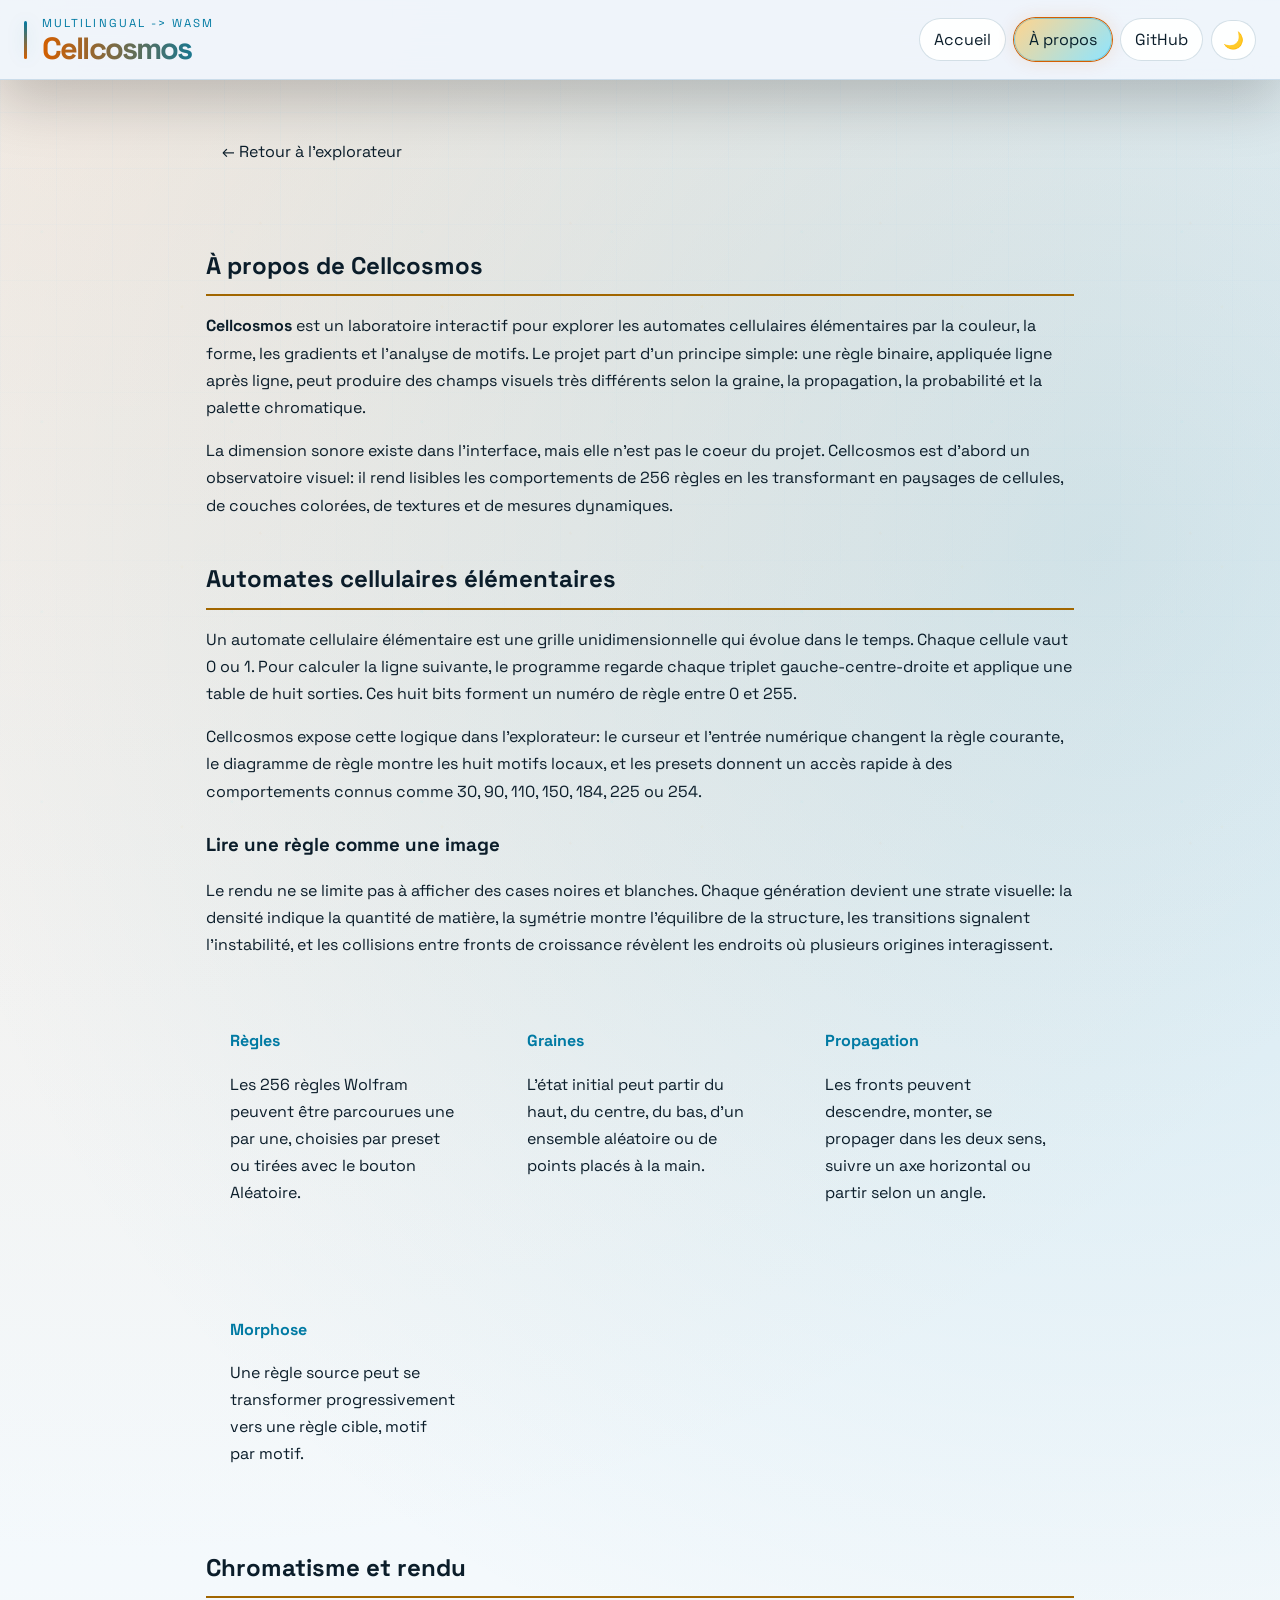
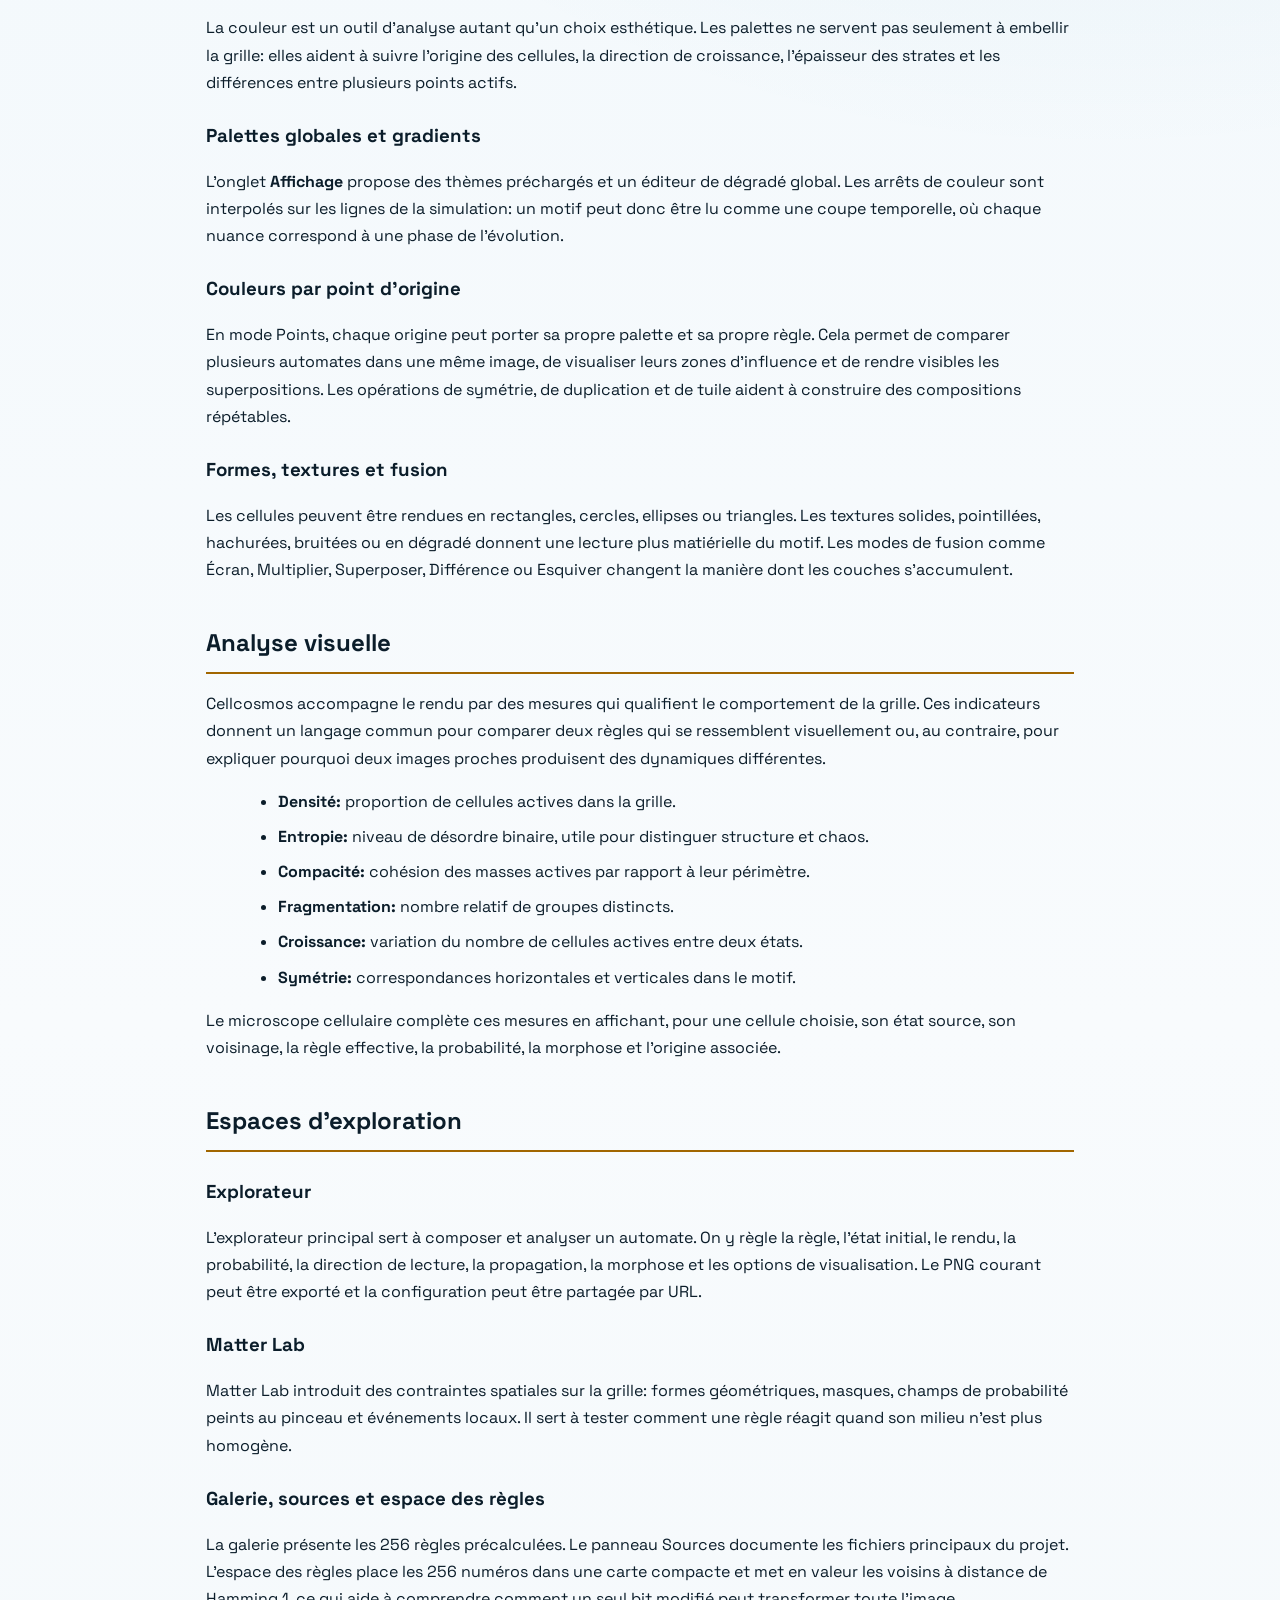
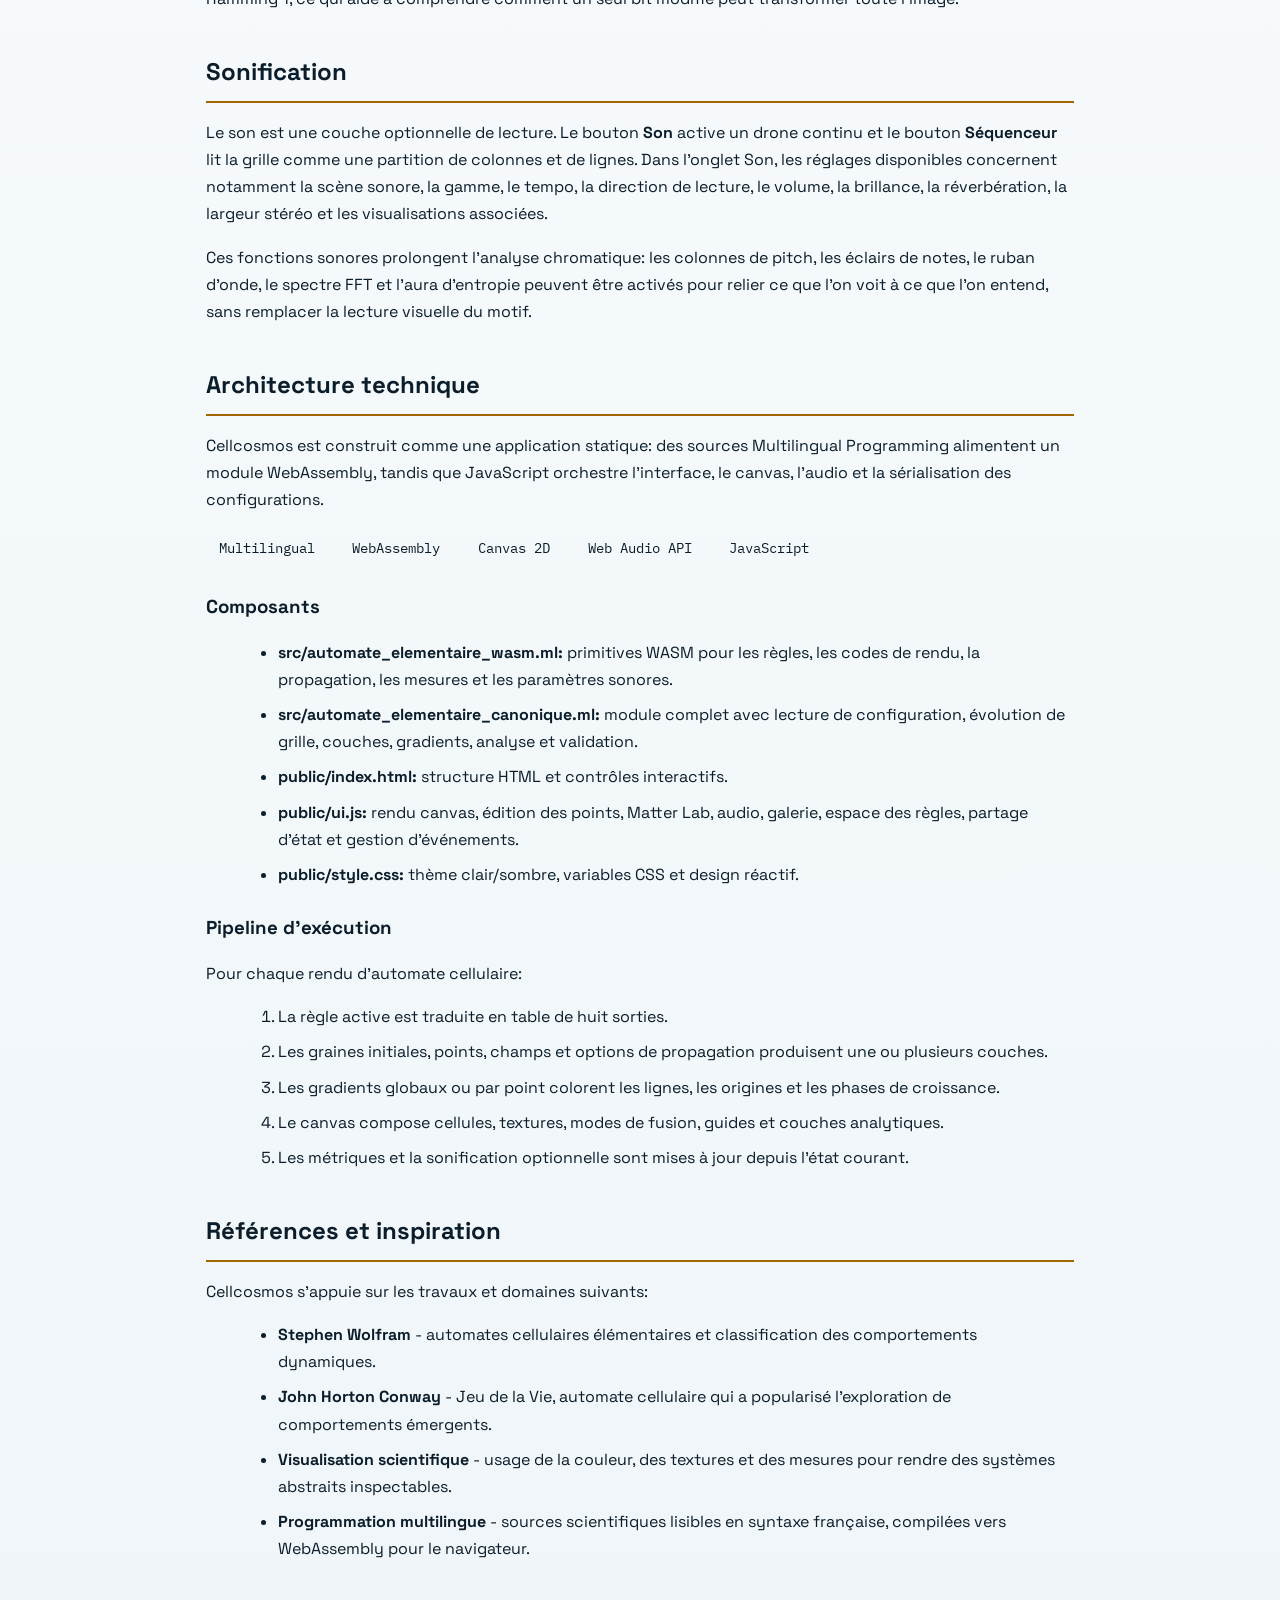
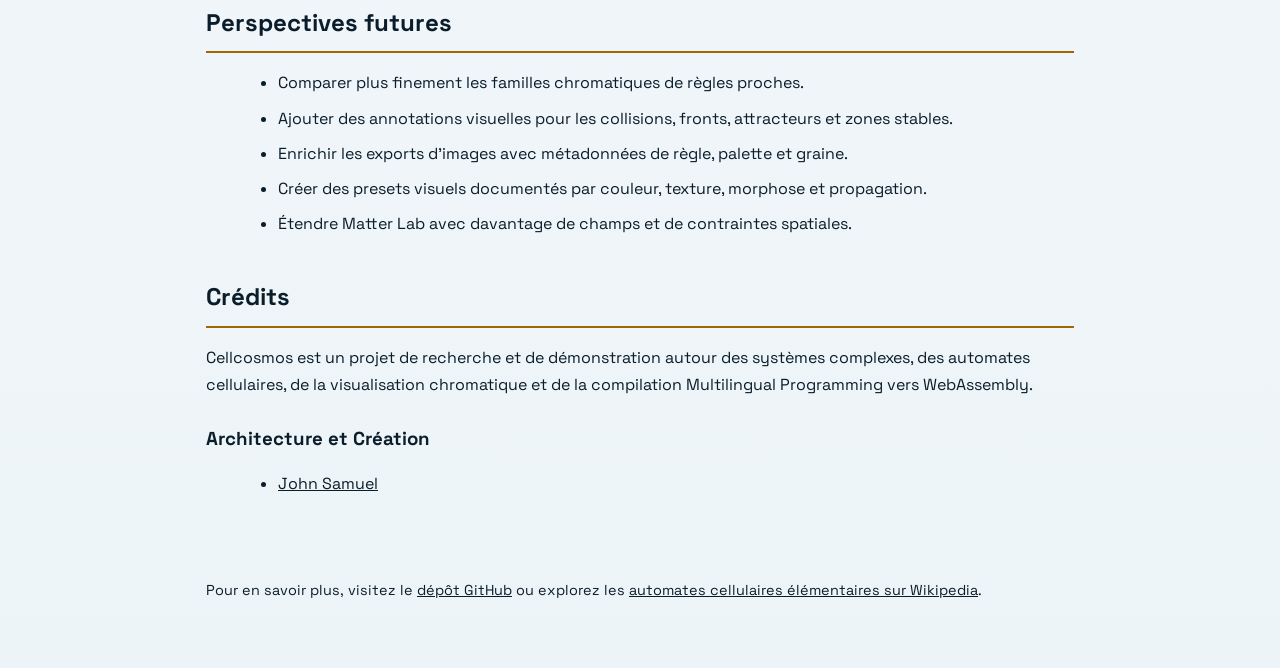
==== commit c40791bb: "Update Credits" ====
--- a/public/apropos.html
+++ b/public/apropos.html
@@ -386,6 +386,11 @@
           vers WebAssembly.
         </p>
 
+        <h3>Architecture et Cr&eacute;ation</h3>
+        <ul>
+          <li><a href="https://johnsamuel.info/">John Samuel</a></li>
+        </ul>
+
         <p
           style="margin-top: 3rem; padding-top: 2rem; border-top: 1px solid var(--border-color); color: var(--text-tertiary); font-size: 0.9rem;">
           Pour en savoir plus, visitez le <a href="https://github.com/multilingualprogramming/cellcosmos"
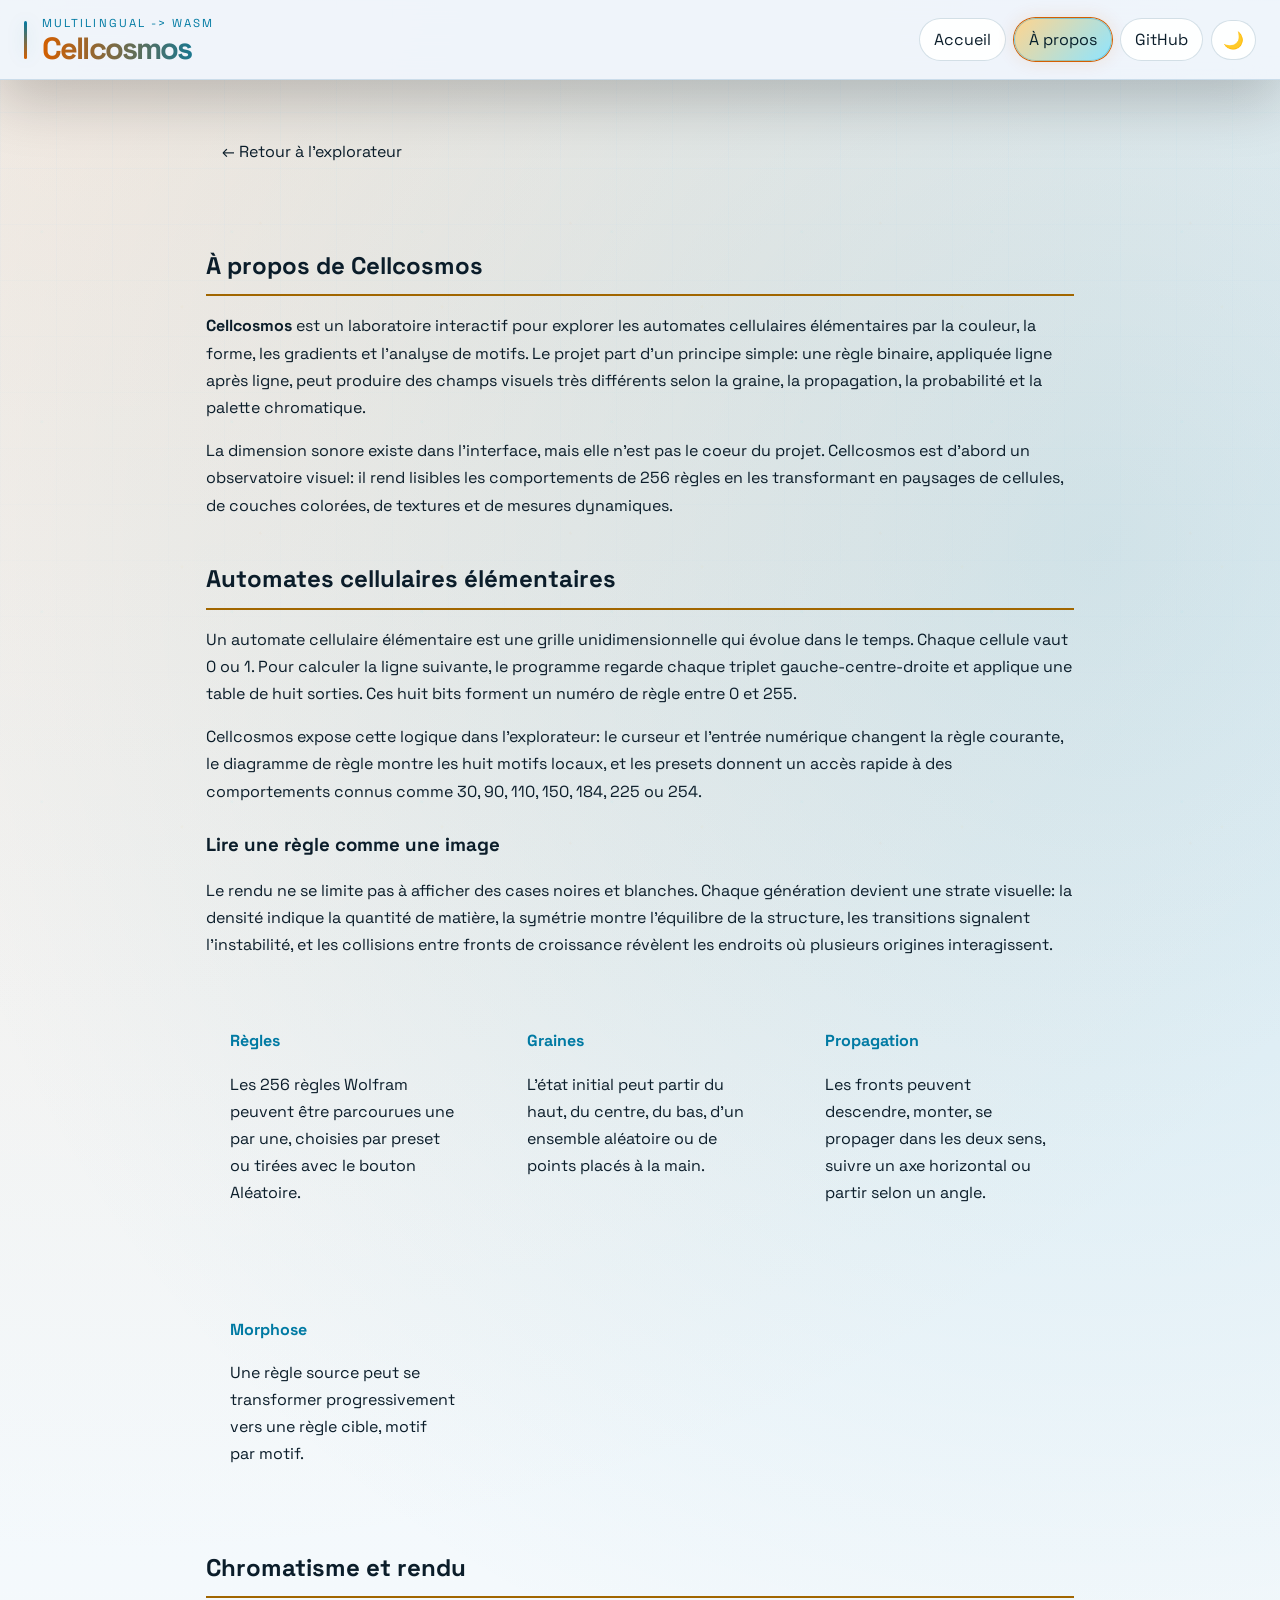
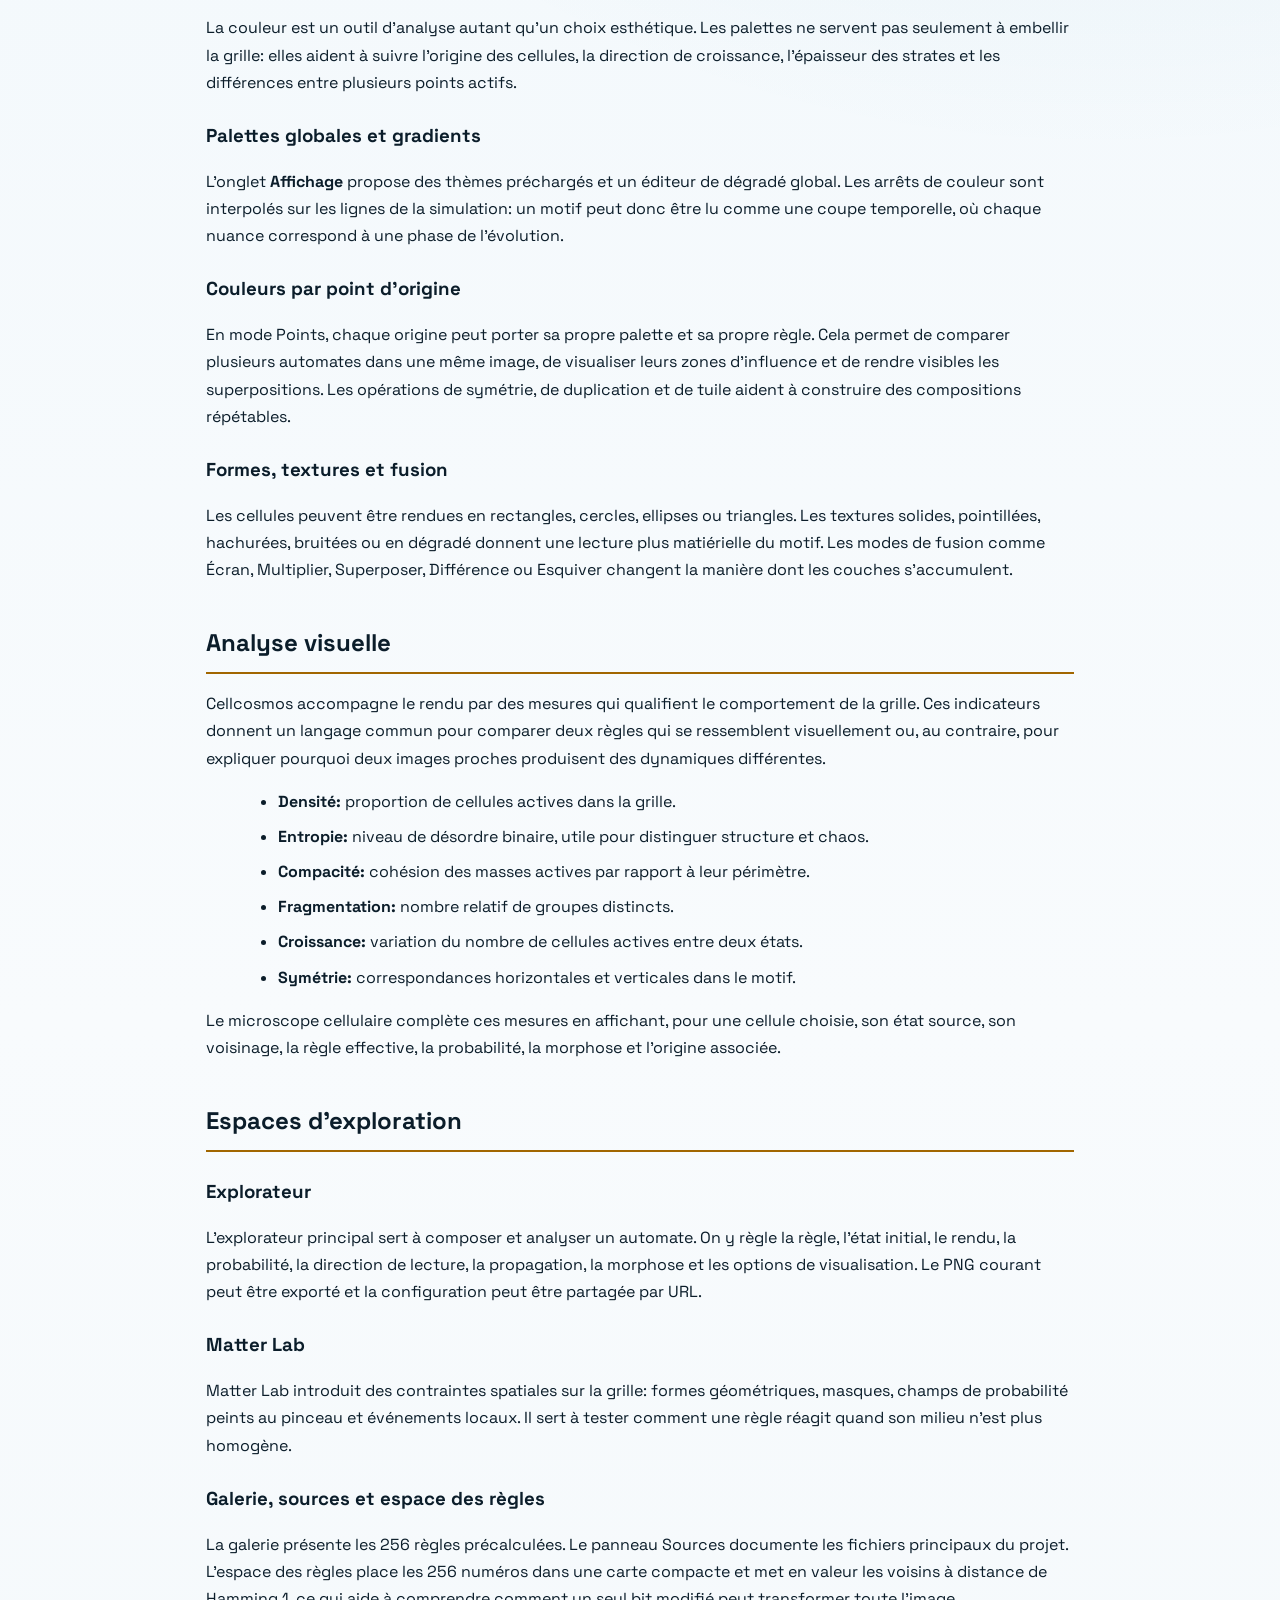
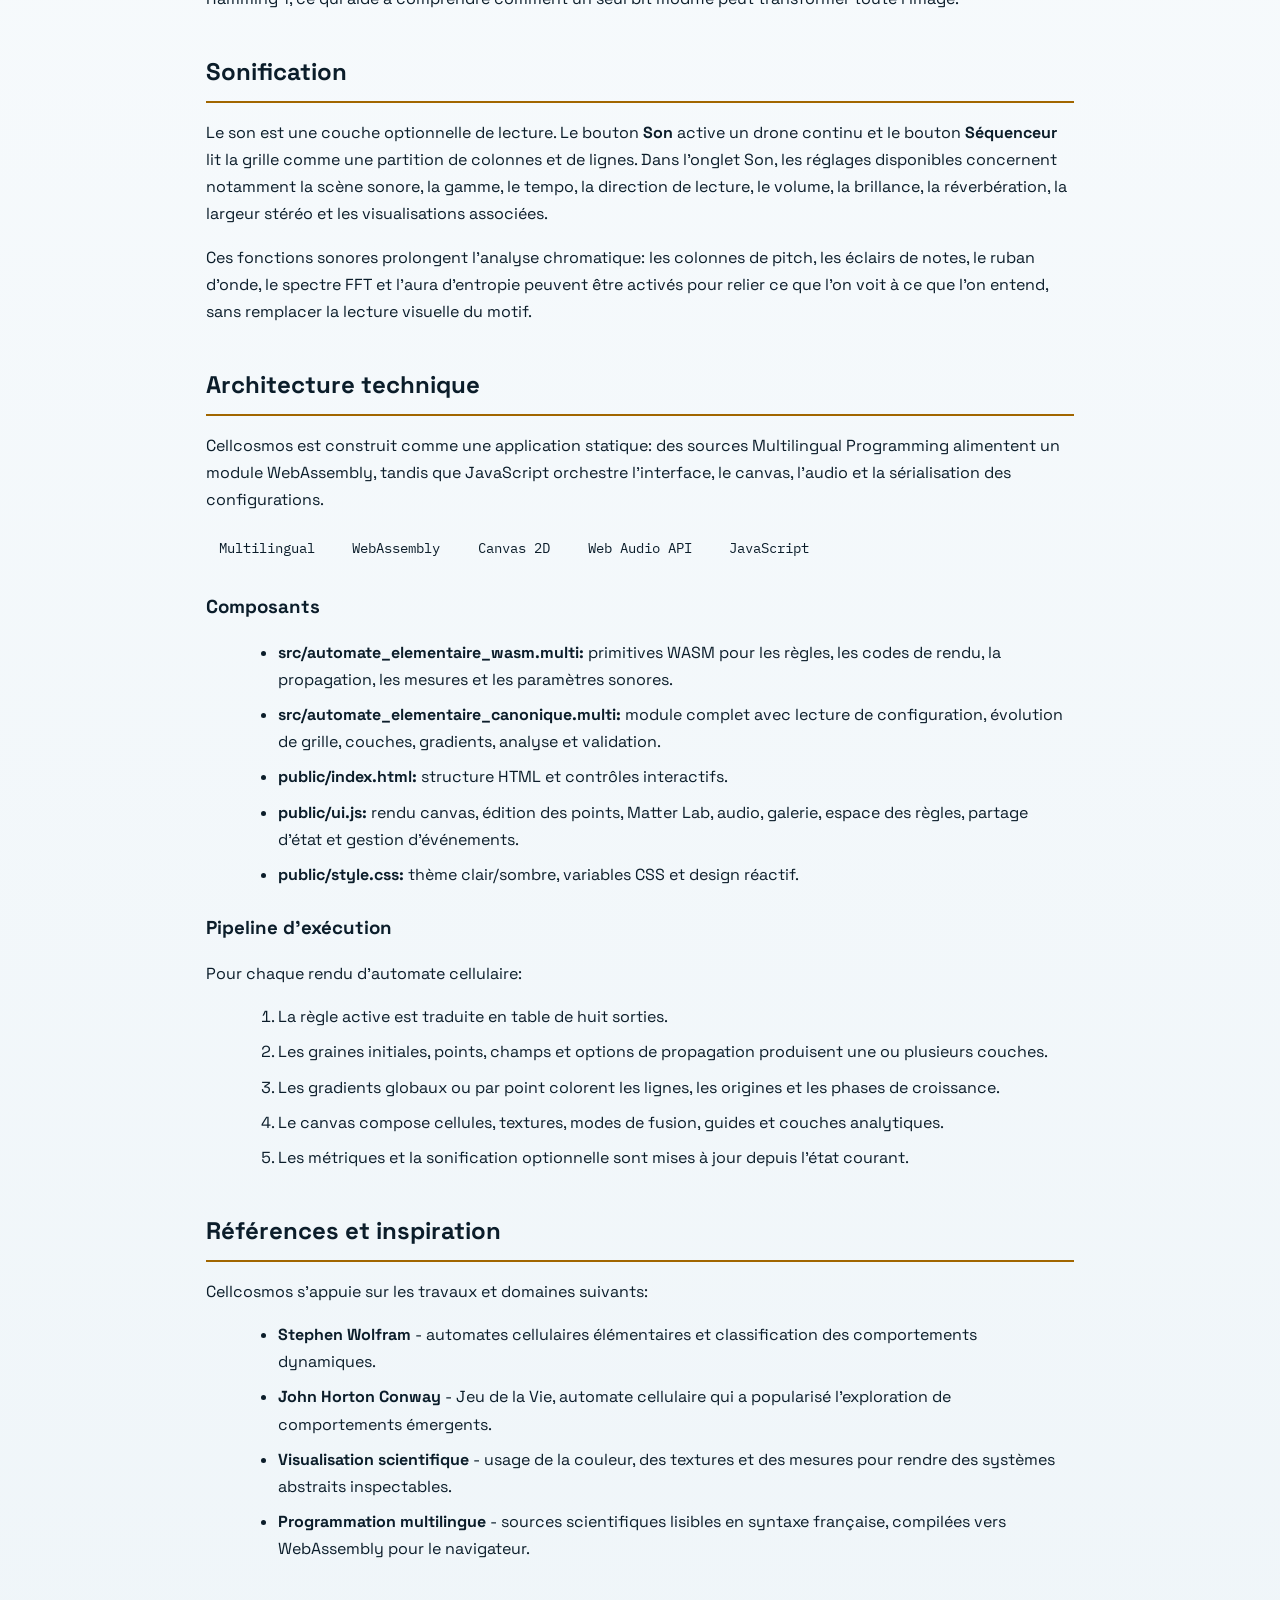
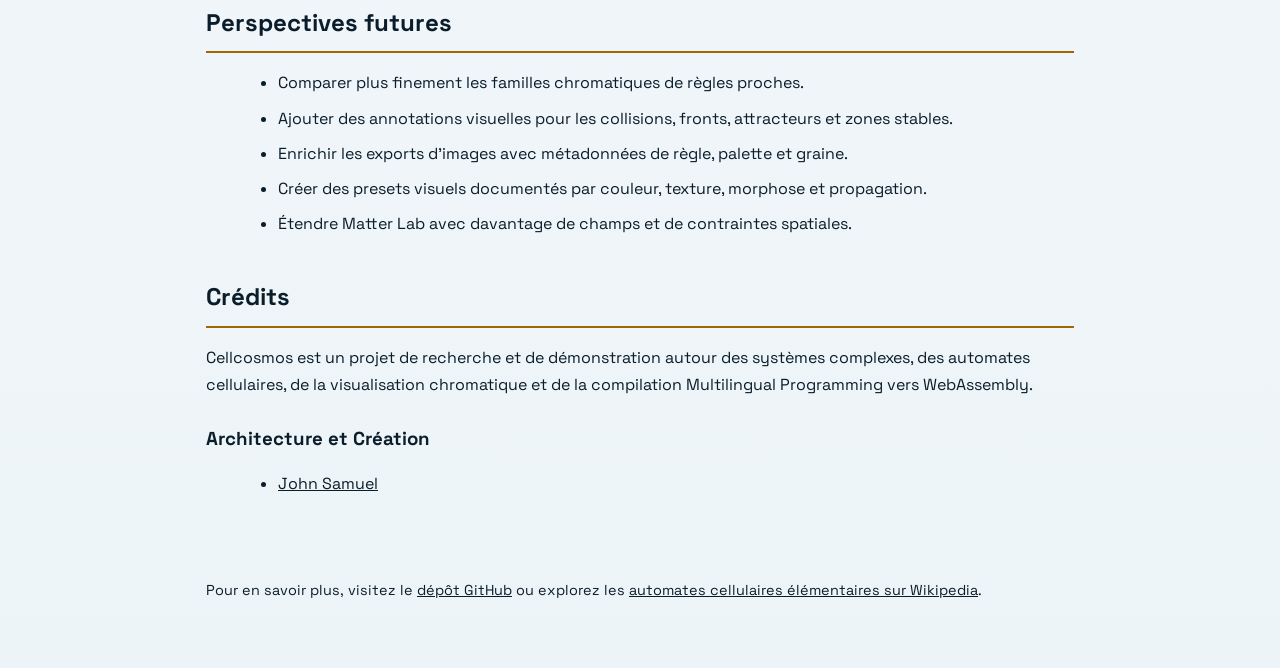
==== commit bafc41ab: "Rename files with .multi extension" ====
--- a/public/apropos.html
+++ b/public/apropos.html
@@ -309,11 +309,11 @@
 
         <ul>
           <li>
-            <strong>src/automate_elementaire_wasm.ml:</strong> primitives WASM pour les r&egrave;gles, les codes de
+            <strong>src/automate_elementaire_wasm.multi:</strong> primitives WASM pour les r&egrave;gles, les codes de
             rendu, la propagation, les mesures et les param&egrave;tres sonores.
           </li>
           <li>
-            <strong>src/automate_elementaire_canonique.ml:</strong> module complet avec lecture de configuration,
+            <strong>src/automate_elementaire_canonique.multi:</strong> module complet avec lecture de configuration,
             &eacute;volution de grille, couches, gradients, analyse et validation.
           </li>
           <li>
@@ -408,4 +408,4 @@
     </script>
   </body>
 
-</html>+</html>
